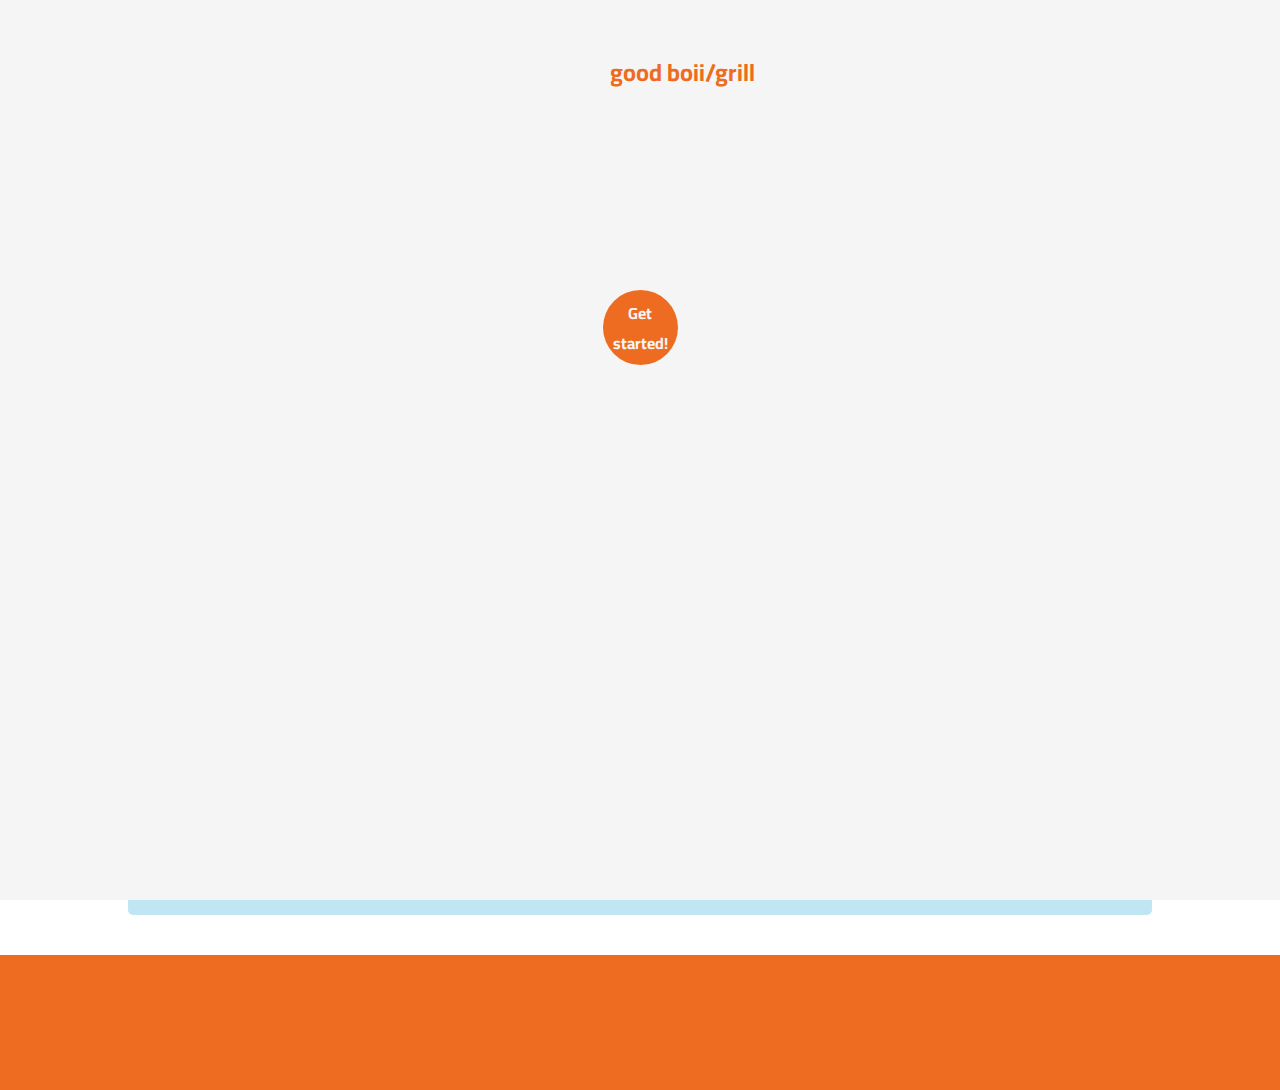
==== layout/site/index.html @ cab76605 "psd filer och ändingar på bilder m.m" ====
<!DOCTYPE html>
<html lang="en">

<head>
    <meta charset="UTF-8">
    <meta name="viewport" content="width=device-width, initial-scale=1.0">
    <meta http-equiv="X-UA-Compatible" content="ie=edge">
    <title> Wolfdare </title>
    <link rel="stylesheet" href="css/main.css">
    <link href="https://fonts.googleapis.com/css?family=Cairo|Roboto:300,400,400i,700" rel="stylesheet">
    <link href="https://fonts.googleapis.com/icon?family=Material+Icons" rel="stylesheet">

</head>

<body>
    <div class="wrapper">
        <!-- # cover whats is om in z index 10000000 -->
        <div class="cover">

            <div class="coverpic"">
            <div class=" container">
                <h1>Find the</h1>
                <h1 id="color">good boii/grill</h1>
            </div>
            <h1 id="under">for you</h1>
            <div class="button">
                <h3>Get started!</h3>
            </div>
            <article id="cover-articel">
                <h3>Lorem ipsum, dolor sit amet consectetur adipisicing elit. Exercitationem iusto perspiciatis porro
                    unde cum laboriosam delectus provident qui optio perferendis. Possimus earum reiciendis alias
                    accusantium saepe! Ipsum nam impedit neque.</h3>
            </article>
        </div>

    </div>

    <div class="site">

        <!-- # index Z 100 -->
        <div class="hambuger_menu">
            <i class="material-icons" id="hamburger-menu" style="font-size:50px"> menu</i>
        </div>

        <div class="menu">
            <div class="top-menu">
                <div class="icon-container">
                    <i class="material-icons" id="close" style="font-size:50px">clear</i>
                </div>
                <h2 id="menu-text">Menu</h2>
            </div>
            <div class="divider-menu" id="margin"></div>
            <div class="find_matches">
                <h2 id="active">Find matches</h2>
            </div>
            <div class="divider-menu"></div>
            <div class="chat_matches">
                <h2 id="inactive">Chat with matches</h2>
            </div>
            <div class="divider-menu"></div>
        </div>
        <div class="menu_background"></div>

        <div class="picture-gallery">
            <div class="picture" id="nr1"></div>
            <div class="picture" id="nr2"></div>
            <div class="picture" id="nr3"></div>
        </div>

        <div class="Bar-container">
            <div class="Bar">
                <h5>info</h5>
                <div class="devider"></div>
                <div class="next"><i class="material-icons">clear</i></div>
                <div class="next-like"><i class="material-icons">pets</i></div>

            </div>
        </div>

        <article id="info">
            <div class="hover_con">
                <h4 id="con">Transelation</h4>
                <h5 id="con dog1">woff! woooof! woff woff woff! bark! woof woooof!</h5>
                <!-- <h5 id="con dog2">woooof! ahooo! woof! whoof! Ahoo!!! woff! woff!</h5>
                <h5 id="con dog3" >woff!*wnine* *wnine* bark! *wnine* woff..</h5> -->

            </div>
            <h3>About this girl!</h3>
            <h5 id="dog1">Happy and good gril. Protective of master. Loves when master talkes me out bikeing, runing
                fast is the best. favorite food: crakers. Wants someone else to run with who is happy and energetic.</h5>
            <!-- <h5 id="dog2">The best gril (acording to master). mischievous and playful. Favorite of the week is when in dogpark, meeting and playing whit other dogos is the best. favorite food: hotdog! Wants someone to play whit..</h5>
            <h5 id="dog3">Sad and lonely but calm. Master not home offen misses company. enjoys when master is home, watching tv beside master is cosy. favorite food: carrot.</h5>         -->
        </article>


        <footer></footer>

    </div>
    </div>

    </div>
    <script src="https://ajax.googleapis.com/ajax/libs/jquery/3.3.1/jquery.min.js"></script>
    <script src="js/main.js"></script>
</body>

</html>
---- layout/site/css/main.css ----
body{
    margin: 0;
}

.wrapper{
    display: grid;
    grid-template-columns: 100vw;
    grid-template-rows: 100vh;
    grid-template-areas: "coverpage";
}


.cover{
    z-index: 100000000000000000000;
    background-color:whitesmoke ;
    grid-area: coverpage;
    
    font-family: 'Cairo', sans-serif;

}
.coverpic{
    background: url(https://pbs.twimg.com/media/Bo1H_OuIYAA1RH0.jpg:large);
    
    height:100%;
    width:100%;
   
    background-attachment: fixed;
    background-position: center;
    background-repeat: no-repeat;
    background-size: cover;    
    
    display: flex;
    flex-direction: column;
    align-items: center;
    
}
.container{
    display: flex;
    flex-direction: row;
}

h3{
    color: whitesmoke;
    font-size: 1em;
    margin: 5% 10%; 
}
h1{
    margin:50px 10px 0 0 ;
    color: whitesmoke;
    font-size: 1.5em;
}
#color{
    color:#ED6C21;
}
#under{
    margin: 0;
}

.button{
    background-color:#ED6C21;
    display:flex;

    justify-content: center;
    align-items: center;
    text-align: center;

    border-radius: 50px;
    max-height: 75px;
    max-width: 75px;
    min-height: 75px;
    min-width:75px;

    margin: 150px 0 0 0;
    
}
#cover-articel {
   position: relative;
   top: 20%; 
} 


.site{
    z-index: 100;
    grid-area: coverpage;
    font-family: 'Roboto', sans-serif;    

    grid-template-columns:100vw ;
    grid-template-rows:30% 8% 45% 17% ;
    grid-template-areas: "picture-gal" "Bar" "articel" "fotter";

}

.picture-gallery{
    display: flex;
    flex-direction: row;
    justify-content: center;
    flex-wrap: nowrap;

    width:100%;
    height:30%;
    margin: 5% 0 5% 0;

    grid-area: picture-gal;
}
.picture{
 height: 90%;
 margin: 2%;

 display: flex;
 justify-content: center;
 /* https://dog.ceo/dog-api/ */
}
#nr2{
    background: url(../img/dog-1.jpg) ; 
    width: 100%;

    background-repeat: no-repeat;
    background-position: center;
}
#nr1{
    background: url(../img/dog-2-hotdog!.jpg);
    width: 50%;

    margin:2% 2% 2% 0 ;
    background-repeat: no-repeat;
    background-position: center;

}
#nr3{
    background: url(../img/dog-sad-carrot.jpg);
    width: 50%;
    margin:2% 0 2% 2% ;
    background-repeat: no-repeat;
    background-position: center;

}

.Bar-container{
   grid-area: Bar;
    height: 8%;
   display:flex;
    justify-content: center;

    
}
.Bar{
    display: flex; 
    flex-direction: row;

    align-items: center;
    padding: 0 0.5%;
    box-sizing: border-box;
    justify-content: space-around;


    background-color: #2BACD3;

    border-radius:5px;
    width: 70%;
    height: 100%;

    box-shadow: 6px 17px 26px -16px rgba(0,0,0,0.75);
}
.devider{
    background-color: white;
    width: 2.5px;
    height: 100%;

    margin: 0 7.5% 0 10%;

    z-index: 300;
}
.next{
    border-radius:50px ;
    background-color:white;

    width:6vh ;
    height:6vh ;
    

    display: flex;
    align-items: center;
    justify-content: center;
}
.next-like{
    border-radius:50px ;
    background-color:white;
    width:6vh ;
    height:6vh ;
 
    margin: 0 0 0 15% ;

    display: flex;
    align-items: center;
    justify-content: center;
}

#info{
    grid-area: articel;
    height: 45%; 
    width: 80%;

    background-color: rgba(43, 172, 211, 0.3);
   
    margin: 40px auto;

    display: flex;
    justify-content: center; 
    /* fix... */
    align-items: center;
    flex-direction: column;

    border-radius: 5px; 

}
h4{
    margin: 0 10%;
}
h5{
    margin: 0 10%;

}

.hover_con{
    height: 50vh;
    width: 60vw;

    background-color:#2B97D3;
    z-index: 400;
    position: absolute;

    box-shadow: 10px 10px 47px -6px rgba(0,0,0,0.3);

}

.menu{
font-family: 'Roboto', sans-serif; 

height:100% ;
width: 70%;
background-color: white;
z-index: 500;

position:fixed;

top: 0;
right: 0;

}
.menu_background{
   position:fixed;
   top: 0;
   left: 0;

   width: 100%;
   height: 100%;

   background-color: rgba(255, 255, 255, 0.5); 
   z-index:400;
}
.top-menu{
    background-color: #2BACD3;
    display: flex;
    flex-direction: row;
}
.divider-menu{
height: 0.5vh ;
width: 100%;
background-color: #BCBCBC;
}
#margin{
    margin-top: 10%;
}
.find_matches{
    background-color:white;
    /* rem text */
    height:10%;
}
.chat_matches{
    background-color:white;
    height: 10%;
}
#active{
   font-size: 1,5rem;
   color: #5EBEDD; 
   margin: 10px;

}
#inactive{
    font-size: 1,5rem;
    color: #373737;
    margin: 10px;
}
#menu-text{
    color: white;
    font-size: 2rem;
    margin: 5px;
}
.hambuger_menu{
    margin:1%;

    height:7.5vh;
    width:7.5vh;   

    display: flex;
    justify-content: center;
    align-items: center;

    position:absolute;
    top:0;
    left:0;

    border-radius: 50px;
    background-color: #2B97D3;

    box-shadow: -2px -1px 36px 0px rgba(0,0,0,0.33);
}

footer{
    grid-area: fotter;
    background-color:#ED6C21;
    height: 15%;
    width: 100%
}


#site-two{
    display: flex;
    flex-direction: column;
    align-items: center;
}
.site-container{
    /* display: grid;
    grid-template-areas: 
    "header header" 
    "info-top-cintainer info-top-cintainer" 
    "profile-pic1 chat-box" 
    "profile-pic2 chat-box" 
    "profile-pic3 chat-box" 
    "profile-pic4 chat-box" 
    "profile-pic5 chat-box" 
    "profile-pic6 chat-box"
; */
    display: flex;
    flex-direction: column;
    align-items: center;
}
header{
    margin: 20px 0;
    grid-area: header;
    width: 85%;
    height: 10%;
    background-color: #5EBEDD;

    display: flex;
    flex-direction: row-reverse;

    border-radius: 5px;
}
.info-top-container{
grid-area: info-top-cintainer;
height: 15%;
width: 82.5%;

background-color: #ED6C21;

}

.profile-container {
    display: flex;
    width: 85vw;
}

.profile-pic{
    grid-area: profile-pic1 , profile-pic2 , profile-pic3 , profile-pic4 , profile-pic5 , profile-pic6 ;
    background-color: grey;
    width: 50px;
    height: 50px;
    border-radius: 25px;    
}
.chat-boox{
    grid-area: chat-box;
    background-color: aquamarine;
    width: auto;
}

.menu-ham-site-two{
    margin:1%;

    height:7.5vh;
    width:7.5vh;   

    display: flex;
    justify-content: center;
    align-items: center;

    position: static;

    border-radius: 50px;
    background-color: #2B97D3;

}
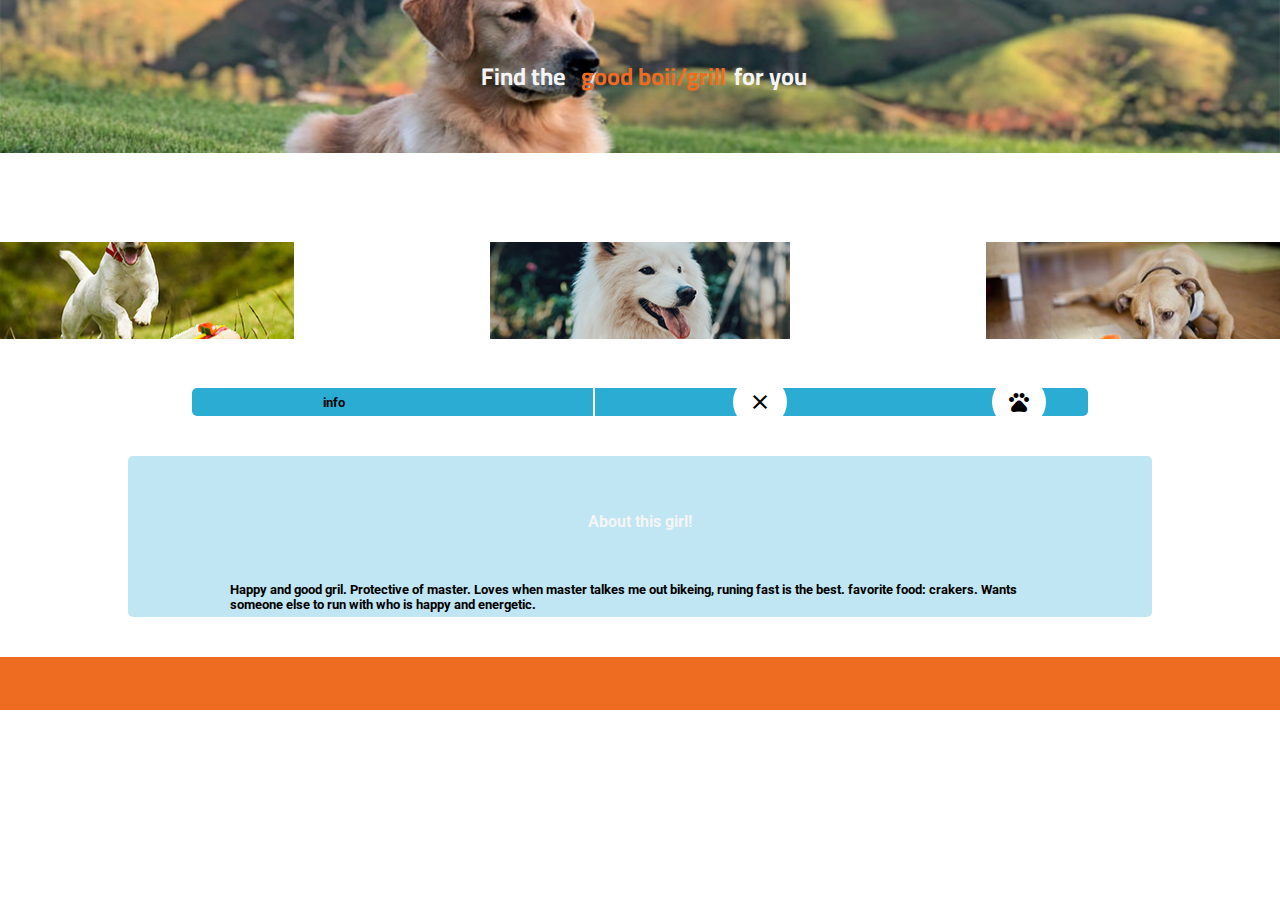
==== commit 26069f54: "påbörjan på desktop" ====
--- a/layout/site/index.html
+++ b/layout/site/index.html
@@ -17,21 +17,18 @@
         <!-- # cover whats is om in z index 10000000 -->
         <div class="cover">
 
-            <div class="coverpic"">
-            <div class=" container">
-                <h1>Find the</h1>
-                <h1 id="color">good boii/grill</h1>
+            <div class="coverpic">
+                <div class="container">
+                    <h1>Find the</h1>
+                    <h1 id="color">good boii/grill</h1>
+                </div>
+                <h1 id="under">for you</h1>
+                
+                <div class="button">
+                    <h3>Get started!</h3>
+                </div>
+ 
             </div>
-            <h1 id="under">for you</h1>
-            <div class="button">
-                <h3>Get started!</h3>
-            </div>
-            <article id="cover-articel">
-                <h3>Lorem ipsum, dolor sit amet consectetur adipisicing elit. Exercitationem iusto perspiciatis porro
-                    unde cum laboriosam delectus provident qui optio perferendis. Possimus earum reiciendis alias
-                    accusantium saepe! Ipsum nam impedit neque.</h3>
-            </article>
-        </div>
 
     </div>
 
@@ -88,8 +85,11 @@
             <h3>About this girl!</h3>
             <h5 id="dog1">Happy and good gril. Protective of master. Loves when master talkes me out bikeing, runing
                 fast is the best. favorite food: crakers. Wants someone else to run with who is happy and energetic.</h5>
-            <!-- <h5 id="dog2">The best gril (acording to master). mischievous and playful. Favorite of the week is when in dogpark, meeting and playing whit other dogos is the best. favorite food: hotdog! Wants someone to play whit..</h5>
-            <h5 id="dog3">Sad and lonely but calm. Master not home offen misses company. enjoys when master is home, watching tv beside master is cosy. favorite food: carrot.</h5>         -->
+            <!-- <h5 id="dog2">The best gril (acording to master). mischievous and playful
+                . Favorite of the week is when in dogpark, meeting and playing whit other dogos is the best.
+                 favorite food: hotdog! Wants someone to play whit..</h5>
+            <h5 id="dog3">Sad and lonely but calm. Master not home offen misses company. 
+                enjoys when master is home, watching tv beside master is cosy. favorite food: carrot.</h5>         -->
         </article>
 
 
--- a/layout/site/css/main.css
+++ b/layout/site/css/main.css
@@ -77,7 +77,7 @@
    position: relative;
    top: 20%; 
 } 
-
+/* cover code end */
 
 .site{
     z-index: 100;
@@ -233,97 +233,137 @@
 
 }
 
-.menu{
-font-family: 'Roboto', sans-serif; 
-
-height:100% ;
-width: 70%;
-background-color: white;
-z-index: 500;
-
-position:fixed;
-
-top: 0;
-right: 0;
-
-}
-.menu_background{
-   position:fixed;
-   top: 0;
-   left: 0;
-
-   width: 100%;
-   height: 100%;
-
-   background-color: rgba(255, 255, 255, 0.5); 
-   z-index:400;
-}
-.top-menu{
-    background-color: #2BACD3;
-    display: flex;
-    flex-direction: row;
-}
-.divider-menu{
-height: 0.5vh ;
-width: 100%;
-background-color: #BCBCBC;
-}
-#margin{
-    margin-top: 10%;
-}
-.find_matches{
-    background-color:white;
-    /* rem text */
-    height:10%;
-}
-.chat_matches{
-    background-color:white;
-    height: 10%;
-}
-#active{
-   font-size: 1,5rem;
-   color: #5EBEDD; 
-   margin: 10px;
-
-}
-#inactive{
-    font-size: 1,5rem;
-    color: #373737;
-    margin: 10px;
-}
-#menu-text{
-    color: white;
-    font-size: 2rem;
-    margin: 5px;
-}
-.hambuger_menu{
-    margin:1%;
-
-    height:7.5vh;
-    width:7.5vh;   
-
-    display: flex;
-    justify-content: center;
-    align-items: center;
-
-    position:absolute;
-    top:0;
-    left:0;
-
-    border-radius: 50px;
-    background-color: #2B97D3;
-
-    box-shadow: -2px -1px 36px 0px rgba(0,0,0,0.33);
-}
-
 footer{
     grid-area: fotter;
     background-color:#ED6C21;
     height: 15%;
     width: 100%
 }
-
-
+/* hambugemeny och dess inehåll */
+.menu{
+font-family: 'Roboto', sans-serif; 
+
+height:100% ;
+width: 70%;
+background-color: white;
+z-index: 500;
+
+position:fixed;
+
+top: 0;
+right: 0;
+
+}
+.menu_background{
+   position:fixed;
+   top: 0;
+   left: 0;
+
+   width: 100%;
+   height: 100%;
+
+   background-color: rgba(255, 255, 255, 0.5); 
+   z-index:400;
+}
+.top-menu{
+    background-color: #2BACD3;
+    display: flex;
+    flex-direction: row;
+}
+.divider-menu{
+height: 0.5vh ;
+width: 100%;
+background-color: #BCBCBC;
+}
+#margin{
+    margin-top: 10%;
+}
+.find_matches{
+    background-color:white;
+    /* rem text */
+    height:10%;
+}
+.chat_matches{
+    background-color:white;
+    height: 10%;
+}
+#active{
+   font-size: 1,5rem;
+   color: #5EBEDD; 
+   margin: 10px;
+
+}
+#inactive{
+    font-size: 1,5rem;
+    color: #373737;
+    margin: 10px;
+}
+#menu-text{
+    color: white;
+    font-size: 2rem;
+    margin: 5px;
+}
+.hambuger_menu{
+    margin:1%;
+
+    height:7.5vh;
+    width:7.5vh;   
+
+    display: flex;
+    justify-content: center;
+    align-items: center;
+
+    position:absolute;
+    top:0;
+    left:0;
+
+    border-radius: 50px;
+    background-color: #2B97D3;
+
+    box-shadow: -2px -1px 36px 0px rgba(0,0,0,0.33);
+}
+/* menu inehåll end */
+/* desktop */
+
+@media screen and (min-device-width: 640px) {
+
+.wrapper {
+    
+    display: grid;
+    grid-template-areas: 
+    "header" 
+    "site";
+    grid-template-columns: 100vw;
+    grid-template-rows: 30% 70%;
+}
+.cover{
+   grid-area: header; 
+}    
+.coverpic{
+    background: url(../img/coverheader.jpg);
+
+    background-position: center;
+    background-repeat: no-repeat;
+    background-size: cover;    
+
+    flex-direction: row;
+    justify-content: center; 
+}
+
+.cover h1 {
+margin: 0 7.5px;
+}
+
+.button{
+display: none;
+}
+.site{
+    grid-area: site;
+}
+
+}
+
+/* site2 är tanken att det ska gå att utnyttaj viss css från site 1  */
 #site-two{
     display: flex;
     flex-direction: column;
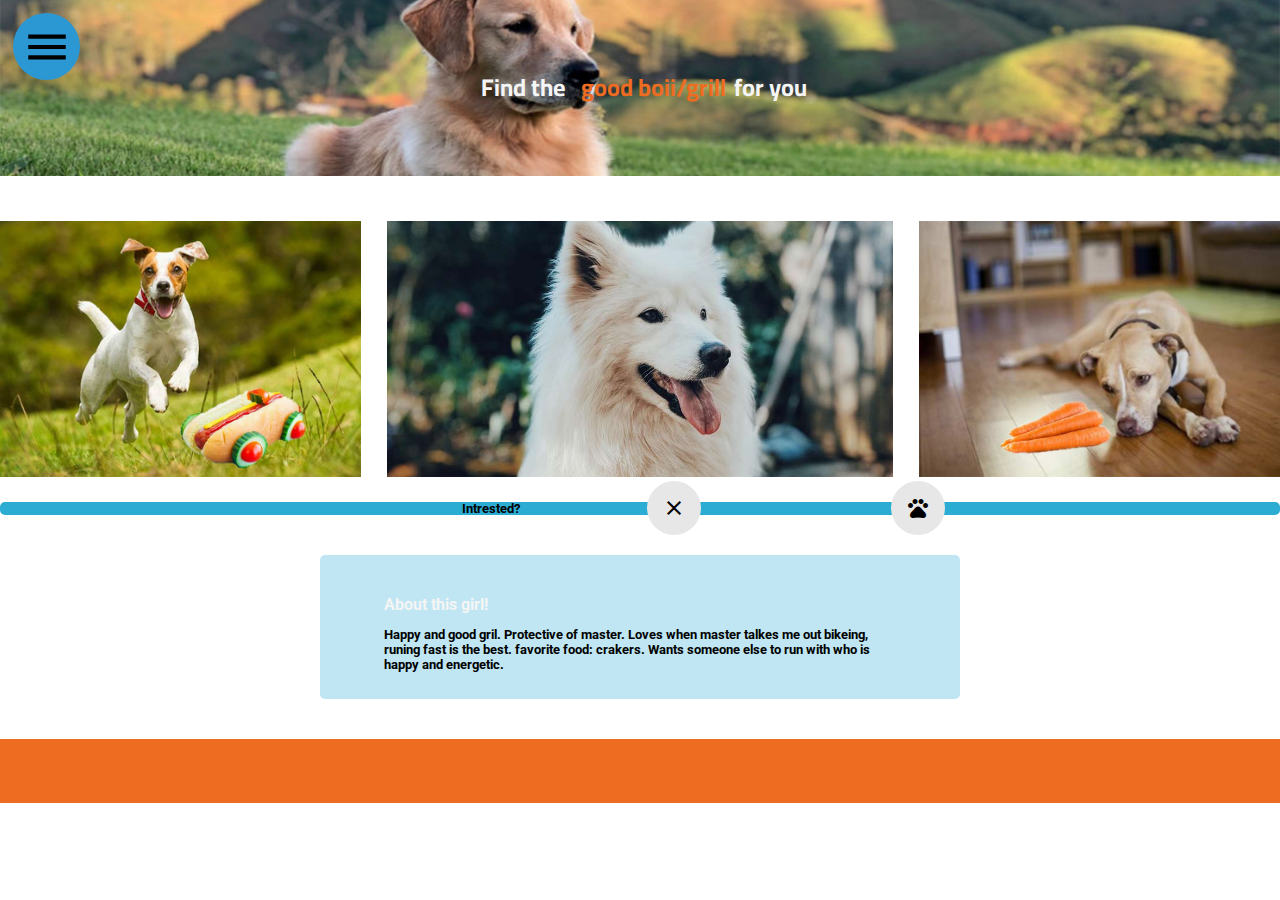
==== commit 3ab61857: "picture fixes, funktions js so you can toggel the pictures and text. desktop" ====
--- a/layout/site/index.html
+++ b/layout/site/index.html
@@ -14,7 +14,26 @@
 
 <body>
     <div class="wrapper">
-        <!-- # cover whats is om in z index 10000000 -->
+
+
+        <div class="menu">
+            <div class="top-menu">
+                <div class="icon-container">
+                    <i class="material-icons" id="close" style="font-size:50px">clear</i>
+                </div>
+                <h2 id="menu-text">Menu</h2>
+            </div>
+            <div class="divider-menu" id="margin"></div>
+            <div class="find_matches">
+                <h2 id="active">Find matches</h2>
+            </div>
+            <div class="divider-menu"></div>
+            <div class="chat_matches">
+                <h2 id="inactive">Chat with matches</h2>
+            </div>
+            <div class="divider-menu"></div>
+        </div>
+        <div class="menu_background"></div>
         <div class="cover">
 
             <div class="coverpic">
@@ -35,38 +54,21 @@
     <div class="site">
 
         <!-- # index Z 100 -->
+
+     
         <div class="hambuger_menu">
             <i class="material-icons" id="hamburger-menu" style="font-size:50px"> menu</i>
         </div>
 
-        <div class="menu">
-            <div class="top-menu">
-                <div class="icon-container">
-                    <i class="material-icons" id="close" style="font-size:50px">clear</i>
-                </div>
-                <h2 id="menu-text">Menu</h2>
-            </div>
-            <div class="divider-menu" id="margin"></div>
-            <div class="find_matches">
-                <h2 id="active">Find matches</h2>
-            </div>
-            <div class="divider-menu"></div>
-            <div class="chat_matches">
-                <h2 id="inactive">Chat with matches</h2>
-            </div>
-            <div class="divider-menu"></div>
-        </div>
-        <div class="menu_background"></div>
-
         <div class="picture-gallery">
-            <div class="picture" id="nr1"></div>
-            <div class="picture" id="nr2"></div>
-            <div class="picture" id="nr3"></div>
+            <div class="picture div1" id="nr1"></div>
+            <div class="picture div2" id="nr2"></div>
+            <div class="picture div3" id="nr3"></div>
         </div>
 
         <div class="Bar-container">
             <div class="Bar">
-                <h5>info</h5>
+                <h5>Intrested?</h5>
                 <div class="devider"></div>
                 <div class="next"><i class="material-icons">clear</i></div>
                 <div class="next-like"><i class="material-icons">pets</i></div>
@@ -77,19 +79,13 @@
         <article id="info">
             <div class="hover_con">
                 <h4 id="con">Transelation</h4>
-                <h5 id="con dog1">woff! woooof! woff woff woff! bark! woof woooof!</h5>
-                <!-- <h5 id="con dog2">woooof! ahooo! woof! whoof! Ahoo!!! woff! woff!</h5>
-                <h5 id="con dog3" >woff!*wnine* *wnine* bark! *wnine* woff..</h5> -->
+                <h5 id="transelation">woff! woooof! woff woff woff! bark! woof woooof!</h5>
+
 
             </div>
             <h3>About this girl!</h3>
-            <h5 id="dog1">Happy and good gril. Protective of master. Loves when master talkes me out bikeing, runing
-                fast is the best. favorite food: crakers. Wants someone else to run with who is happy and energetic.</h5>
-            <!-- <h5 id="dog2">The best gril (acording to master). mischievous and playful
-                . Favorite of the week is when in dogpark, meeting and playing whit other dogos is the best.
-                 favorite food: hotdog! Wants someone to play whit..</h5>
-            <h5 id="dog3">Sad and lonely but calm. Master not home offen misses company. 
-                enjoys when master is home, watching tv beside master is cosy. favorite food: carrot.</h5>         -->
+            <h5 id="description">Happy and good gril. Protective of master. Loves when master talkes me out bikeing, runing
+                fast is the best. favorite food: crakers. Wants someone else to run with who is happy and energetic.</h5>    
         </article>
 
 
--- a/layout/site/css/main.css
+++ b/layout/site/css/main.css
@@ -1,376 +1,440 @@
-body{
-    margin: 0;
-}
-
-.wrapper{
+body {
+  margin: 0;
+}
+
+.wrapper {
+  display: grid;
+  grid-template-columns: 100vw;
+  grid-template-rows: 100vh;
+  grid-template-areas: "coverpage";
+}
+
+.cover {
+  z-index: 100000000000000000000;
+  background-color: whitesmoke;
+  grid-area: coverpage;
+
+  font-family: "Cairo", sans-serif;
+}
+.coverpic {
+  background: url(https://pbs.twimg.com/media/Bo1H_OuIYAA1RH0.jpg:large);
+
+  height: 100%;
+  width: 100%;
+
+  position: fixed;
+
+  background-attachment: fixed;
+  background-position: center;
+  background-repeat: no-repeat;
+  background-size: cover;
+
+  display: flex;
+  flex-direction: column;
+  align-items: center;
+}
+.container {
+  display: flex;
+  flex-direction: row;
+}
+
+h3 {
+  color: whitesmoke;
+  font-size: 1em;
+  margin: 5% 10%;
+}
+h1 {
+  margin: 50px 10px 0 0;
+  color: whitesmoke;
+  font-size: 1.5em;
+}
+#color {
+  color: #ed6c21;
+}
+#under {
+  margin: 0;
+}
+
+.button {
+  background-color: #ed6c21;
+  display: flex;
+
+  justify-content: center;
+  align-items: center;
+  text-align: center;
+
+  border-radius: 50px;
+  max-height: 75px;
+  max-width: 75px;
+  min-height: 75px;
+  min-width: 75px;
+
+  margin: 150px 0 0 0;
+}
+#cover-articel {
+  position: relative;
+  top: 20%;
+}
+/* cover code end */
+
+.site {
+  z-index: 100;
+  grid-area: coverpage;
+  font-family: "Roboto", sans-serif;
+
+  grid-template-columns: 100vw;
+  grid-template-rows: 30% 8% 45% 17%;
+  grid-template-areas: "picture-gal" "Bar" "articel" "fotter";
+}
+
+.picture-gallery {
+  display: flex;
+  flex-direction: row;
+  justify-content: center;
+  flex-wrap: nowrap;
+
+  width: 100%;
+  height: 30%;
+  margin: 5% 0 5% 0;
+
+  grid-area: picture-gal;
+}
+.picture {
+  height: 90%;
+  margin: 0 1%;
+
+  display: flex;
+  justify-content: center;
+}
+.div2 {
+  width: 100%;
+}
+.div1 {
+  width: 50%;
+  margin-left: 0;
+}
+.div3 {
+  width: 50%;
+
+  margin-right: 0;
+}
+#nr2 {
+  background: url(../img/dog-1-433x296.jpg);
+
+  background-repeat: no-repeat;
+  background-position: center;
+  background-size: cover;
+}
+#nr1 {
+  background: url(../img/dog-2-hotdog-433x296.jpg);
+
+  background-repeat: no-repeat;
+  background-position: center;
+  background-size: cover;
+}
+#nr3 {
+  background: url(../img/dog-sad-carrot-433x296.jpg);
+
+  background-repeat: no-repeat;
+  background-position: center;
+  background-size: cover;
+}
+
+.Bar-container {
+  grid-area: Bar;
+  height: 8%;
+  display: flex;
+  justify-content: center;
+}
+.Bar {
+  display: flex;
+  flex-direction: row;
+
+  align-items: center;
+  padding: 0 0.5%;
+  box-sizing: border-box;
+  justify-content: space-around;
+
+  background-color: #2bacd3;
+
+  border-radius: 5px;
+  width: 70%;
+  height: 100%;
+
+  box-shadow: 6px 17px 26px -16px rgba(0, 0, 0, 0.75);
+}
+.devider {
+  background-color: white;
+  width: 2.5px;
+  height: 100%;
+
+  margin: 0 7.5% 0 10%;
+
+  z-index: 300;
+}
+.next {
+  border-radius: 50px;
+  background-color: white;
+
+  width: 6vh;
+  height: 6vh;
+
+  display: flex;
+  align-items: center;
+  justify-content: center;
+}
+.next-like {
+  border-radius: 50px;
+  background-color: white;
+  width: 6vh;
+  height: 6vh;
+
+  margin: 0 0 0 15%;
+
+  display: flex;
+  align-items: center;
+  justify-content: center;
+}
+
+#info {
+  grid-area: articel;
+  height: 45%;
+  width: 80%;
+
+  background-color: rgba(43, 172, 211, 0.3);
+
+  margin: 40px auto;
+
+  display: flex;
+  justify-content: center;
+  /* fix... */
+  align-items: center;
+  flex-direction: column;
+
+  border-radius: 5px;
+}
+h4 {
+  margin: 0 10%;
+}
+h5 {
+  margin: 0 10%;
+}
+
+.hover_con {
+  height: 50vh;
+  width: 60vw;
+
+  background-color: #2b97d3;
+  z-index: 400;
+  position: absolute;
+
+  box-shadow: 10px 10px 47px -6px rgba(0, 0, 0, 0.3);
+}
+
+footer {
+  grid-area: fotter;
+  background-color: #ed6c21;
+  height: 15%;
+  width: 100%;
+}
+/* hambugemeny och dess inehåll */
+.menu {
+  font-family: "Roboto", sans-serif;
+
+  height: 100%;
+  width: 70%;
+  background-color: white;
+  z-index: 500;
+
+  position: fixed;
+
+  top: 0;
+  right: 0;
+}
+.menu_background {
+  position: fixed;
+  top: 0;
+  left: 0;
+
+  width: 100%;
+  height: 100%;
+
+  background-color: rgba(255, 255, 255, 0.5);
+  z-index: 400;
+}
+.top-menu {
+  background-color: #2bacd3;
+  display: flex;
+  flex-direction: row;
+}
+.divider-menu {
+  height: 0.5vh;
+  width: 100%;
+  background-color: #bcbcbc;
+}
+#margin {
+  margin-top: 10%;
+}
+.find_matches {
+  background-color: white;
+  /* rem text */
+  height: 10%;
+}
+.chat_matches {
+  background-color: white;
+  height: 10%;
+}
+#active {
+  font-size: 1, 5rem;
+  color: #5ebedd;
+  margin: 10px;
+}
+#inactive {
+  font-size: 1, 5rem;
+  color: #373737;
+  margin: 10px;
+}
+#menu-text {
+  color: white;
+  font-size: 2rem;
+  margin: 5px;
+}
+.hambuger_menu {
+  margin: 1%;
+
+  height: 7.5vh;
+  width: 7.5vh;
+
+  display: flex;
+  justify-content: center;
+  align-items: center;
+
+  position: absolute;
+  top: 0;
+  left: 0;
+
+  border-radius: 50px;
+  background-color: #2b97d3;
+
+  box-shadow: -2px -1px 36px 0px rgba(0, 0, 0, 0.33);
+}
+/* menu inehåll end */
+/* desktop */
+
+@media screen and (min-device-width: 640px) {
+  .wrapper {
     display: grid;
+    grid-template-areas:
+      "header-desk"
+      "site-desk";
     grid-template-columns: 100vw;
-    grid-template-rows: 100vh;
-    grid-template-areas: "coverpage";
-}
-
-
-.cover{
-    z-index: 100000000000000000000;
-    background-color:whitesmoke ;
-    grid-area: coverpage;
-    
-    font-family: 'Cairo', sans-serif;
-
-}
-.coverpic{
-    background: url(https://pbs.twimg.com/media/Bo1H_OuIYAA1RH0.jpg:large);
-    
-    height:100%;
-    width:100%;
-   
-    background-attachment: fixed;
+    grid-template-rows: 50% 100%;
+  }
+
+  .menu {
+    width: 30%;
+  }
+  .cover {
+    position: static;
+    z-index: 1;
+    grid-area: header-desk;
+  }
+  .coverpic {
+    background: url(../img/coverheader.jpg);
+
     background-position: center;
     background-repeat: no-repeat;
-    background-size: cover;    
-    
-    display: flex;
-    flex-direction: column;
-    align-items: center;
-    
-}
-.container{
-    display: flex;
-    flex-direction: row;
-}
-
-h3{
-    color: whitesmoke;
-    font-size: 1em;
-    margin: 5% 10%; 
-}
-h1{
-    margin:50px 10px 0 0 ;
-    color: whitesmoke;
-    font-size: 1.5em;
-}
-#color{
-    color:#ED6C21;
-}
-#under{
-    margin: 0;
-}
-
-.button{
-    background-color:#ED6C21;
-    display:flex;
-
-    justify-content: center;
-    align-items: center;
-    text-align: center;
-
-    border-radius: 50px;
-    max-height: 75px;
-    max-width: 75px;
-    min-height: 75px;
-    min-width:75px;
-
-    margin: 150px 0 0 0;
-    
-}
-#cover-articel {
-   position: relative;
-   top: 20%; 
-} 
-/* cover code end */
-
-.site{
-    z-index: 100;
-    grid-area: coverpage;
-    font-family: 'Roboto', sans-serif;    
-
-    grid-template-columns:100vw ;
-    grid-template-rows:30% 8% 45% 17% ;
-    grid-template-areas: "picture-gal" "Bar" "articel" "fotter";
-
-}
-
-.picture-gallery{
-    display: flex;
+    background-size: cover;
+
+    position: static;
+
     flex-direction: row;
     justify-content: center;
-    flex-wrap: nowrap;
-
-    width:100%;
-    height:30%;
-    margin: 5% 0 5% 0;
-
-    grid-area: picture-gal;
-}
-.picture{
- height: 90%;
- margin: 2%;
-
- display: flex;
- justify-content: center;
- /* https://dog.ceo/dog-api/ */
-}
-#nr2{
-    background: url(../img/dog-1.jpg) ; 
-    width: 100%;
-
+  }
+
+  .cover h1 {
+    margin: 0 7.5px;
+  }
+
+  .button {
+    display: none;
+  }
+  .site {
+    grid-area: site-desk;
+    margin-top: 2.5%;
+  }
+
+  .picture-gallery {
+    height: 80%;
+    margin: 1% 0;
+  }
+  .picture {
+    height: 100%;
+  }
+  #nr2 {
+    width: 70%;
+    background: url(../img/dog-1-865x592.jpg);
     background-repeat: no-repeat;
     background-position: center;
-}
-#nr1{
-    background: url(../img/dog-2-hotdog!.jpg);
+    background-size: cover;
+  }
+  #nr1 {
+    background: url(../img/dog-2-hotdog-865x592.jpg);
+    background-repeat: no-repeat;
+    background-position: center top;
+    background-size: cover;
+  }
+  #nr3 {
+    background: url(../img/dog-sad-carrot-865x592.jpg);
+    background-repeat: no-repeat;
+    background-position: center bottom;
+    background-size: cover;
+  }
+
+  .Bar {
+    width: 100vw;
+    height: 50%;
+    margin: 1vw 0;
+
+    justify-content: center;
+  }
+  .devider {
+    display: none;
+  }
+  .next {
+    background-color: #e7e7e7;
+  }
+  .next-like {
+    background-color: #e7e7e7;
+  }
+  #info {
     width: 50%;
-
-    margin:2% 2% 2% 0 ;
-    background-repeat: no-repeat;
-    background-position: center;
-
-}
-#nr3{
-    background: url(../img/dog-sad-carrot.jpg);
-    width: 50%;
-    margin:2% 0 2% 2% ;
-    background-repeat: no-repeat;
-    background-position: center;
-
-}
-
-.Bar-container{
-   grid-area: Bar;
-    height: 8%;
-   display:flex;
-    justify-content: center;
-
-    
-}
-.Bar{
-    display: flex; 
-    flex-direction: row;
-
-    align-items: center;
-    padding: 0 0.5%;
-    box-sizing: border-box;
-    justify-content: space-around;
-
-
-    background-color: #2BACD3;
-
-    border-radius:5px;
-    width: 70%;
-    height: 100%;
-
-    box-shadow: 6px 17px 26px -16px rgba(0,0,0,0.75);
-}
-.devider{
-    background-color: white;
-    width: 2.5px;
-    height: 100%;
-
-    margin: 0 7.5% 0 10%;
-
-    z-index: 300;
-}
-.next{
-    border-radius:50px ;
-    background-color:white;
-
-    width:6vh ;
-    height:6vh ;
-    
-
-    display: flex;
-    align-items: center;
-    justify-content: center;
-}
-.next-like{
-    border-radius:50px ;
-    background-color:white;
-    width:6vh ;
-    height:6vh ;
- 
-    margin: 0 0 0 15% ;
-
-    display: flex;
-    align-items: center;
-    justify-content: center;
-}
-
-#info{
-    grid-area: articel;
-    height: 45%; 
-    width: 80%;
-
-    background-color: rgba(43, 172, 211, 0.3);
-   
-    margin: 40px auto;
-
-    display: flex;
-    justify-content: center; 
-    /* fix... */
-    align-items: center;
-    flex-direction: column;
-
-    border-radius: 5px; 
-
-}
-h4{
-    margin: 0 10%;
-}
-h5{
-    margin: 0 10%;
-
-}
-
-.hover_con{
-    height: 50vh;
-    width: 60vw;
-
-    background-color:#2B97D3;
-    z-index: 400;
-    position: absolute;
-
-    box-shadow: 10px 10px 47px -6px rgba(0,0,0,0.3);
-
-}
-
-footer{
-    grid-area: fotter;
-    background-color:#ED6C21;
-    height: 15%;
-    width: 100%
-}
-/* hambugemeny och dess inehåll */
-.menu{
-font-family: 'Roboto', sans-serif; 
-
-height:100% ;
-width: 70%;
-background-color: white;
-z-index: 500;
-
-position:fixed;
-
-top: 0;
-right: 0;
-
-}
-.menu_background{
-   position:fixed;
-   top: 0;
-   left: 0;
-
-   width: 100%;
-   height: 100%;
-
-   background-color: rgba(255, 255, 255, 0.5); 
-   z-index:400;
-}
-.top-menu{
-    background-color: #2BACD3;
-    display: flex;
-    flex-direction: row;
-}
-.divider-menu{
-height: 0.5vh ;
-width: 100%;
-background-color: #BCBCBC;
-}
-#margin{
-    margin-top: 10%;
-}
-.find_matches{
-    background-color:white;
-    /* rem text */
-    height:10%;
-}
-.chat_matches{
-    background-color:white;
-    height: 10%;
-}
-#active{
-   font-size: 1,5rem;
-   color: #5EBEDD; 
-   margin: 10px;
-
-}
-#inactive{
-    font-size: 1,5rem;
-    color: #373737;
-    margin: 10px;
-}
-#menu-text{
-    color: white;
-    font-size: 2rem;
-    margin: 5px;
-}
-.hambuger_menu{
-    margin:1%;
-
-    height:7.5vh;
-    width:7.5vh;   
-
-    display: flex;
-    justify-content: center;
-    align-items: center;
-
-    position:absolute;
-    top:0;
-    left:0;
-
-    border-radius: 50px;
-    background-color: #2B97D3;
-
-    box-shadow: -2px -1px 36px 0px rgba(0,0,0,0.33);
-}
-/* menu inehåll end */
-/* desktop */
-
-@media screen and (min-device-width: 640px) {
-
-.wrapper {
-    
-    display: grid;
-    grid-template-areas: 
-    "header" 
-    "site";
-    grid-template-columns: 100vw;
-    grid-template-rows: 30% 70%;
-}
-.cover{
-   grid-area: header; 
-}    
-.coverpic{
-    background: url(../img/coverheader.jpg);
-
-    background-position: center;
-    background-repeat: no-repeat;
-    background-size: cover;    
-
-    flex-direction: row;
-    justify-content: center; 
-}
-
-.cover h1 {
-margin: 0 7.5px;
-}
-
-.button{
-display: none;
-}
-.site{
-    grid-area: site;
-}
-
+    align-items: flex-start;
+  }
+  h3 {
+    margin: 2% 10%;
+  }
+  .hover_con {
+    width: 45vw;
+    height: 15vh;
+    border-radius: 2.5px;
+    margin: -10px;
+  }
+  footer {
+    position: static;
+    bottom: 0;
+    height: 20%;
+  }
 }
 
 /* site2 är tanken att det ska gå att utnyttaj viss css från site 1  */
-#site-two{
-    display: flex;
-    flex-direction: column;
-    align-items: center;
-}
-.site-container{
-    /* display: grid;
+#site-two {
+  display: flex;
+  flex-direction: column;
+  align-items: center;
+}
+.site-container {
+  /* display: grid;
     grid-template-areas: 
     "header header" 
     "info-top-cintainer info-top-cintainer" 
@@ -381,62 +445,61 @@
     "profile-pic5 chat-box" 
     "profile-pic6 chat-box"
 ; */
-    display: flex;
-    flex-direction: column;
-    align-items: center;
-}
-header{
-    margin: 20px 0;
-    grid-area: header;
-    width: 85%;
-    height: 10%;
-    background-color: #5EBEDD;
-
-    display: flex;
-    flex-direction: row-reverse;
-
-    border-radius: 5px;
-}
-.info-top-container{
-grid-area: info-top-cintainer;
-height: 15%;
-width: 82.5%;
-
-background-color: #ED6C21;
-
+  display: flex;
+  flex-direction: column;
+  align-items: center;
+}
+header {
+  margin: 20px 0;
+  grid-area: header;
+  width: 85%;
+  height: 10%;
+  background-color: #5ebedd;
+
+  display: flex;
+  flex-direction: row-reverse;
+
+  border-radius: 5px;
+}
+.info-top-container {
+  grid-area: info-top-cintainer;
+  height: 15%;
+  width: 82.5%;
+
+  background-color: #ed6c21;
 }
 
 .profile-container {
-    display: flex;
-    width: 85vw;
-}
-
-.profile-pic{
-    grid-area: profile-pic1 , profile-pic2 , profile-pic3 , profile-pic4 , profile-pic5 , profile-pic6 ;
-    background-color: grey;
-    width: 50px;
-    height: 50px;
-    border-radius: 25px;    
-}
-.chat-boox{
-    grid-area: chat-box;
-    background-color: aquamarine;
-    width: auto;
-}
-
-.menu-ham-site-two{
-    margin:1%;
-
-    height:7.5vh;
-    width:7.5vh;   
-
-    display: flex;
-    justify-content: center;
-    align-items: center;
-
-    position: static;
-
-    border-radius: 50px;
-    background-color: #2B97D3;
-
-}
+  display: flex;
+  width: 85vw;
+}
+
+.profile-pic {
+  grid-area: profile-pic1, profile-pic2, profile-pic3, profile-pic4,
+    profile-pic5, profile-pic6;
+  background-color: grey;
+  width: 50px;
+  height: 50px;
+  border-radius: 25px;
+}
+.chat-boox {
+  grid-area: chat-box;
+  background-color: aquamarine;
+  width: auto;
+}
+
+.menu-ham-site-two {
+  margin: 1%;
+
+  height: 7.5vh;
+  width: 7.5vh;
+
+  display: flex;
+  justify-content: center;
+  align-items: center;
+
+  position: static;
+
+  border-radius: 50px;
+  background-color: #2b97d3;
+}
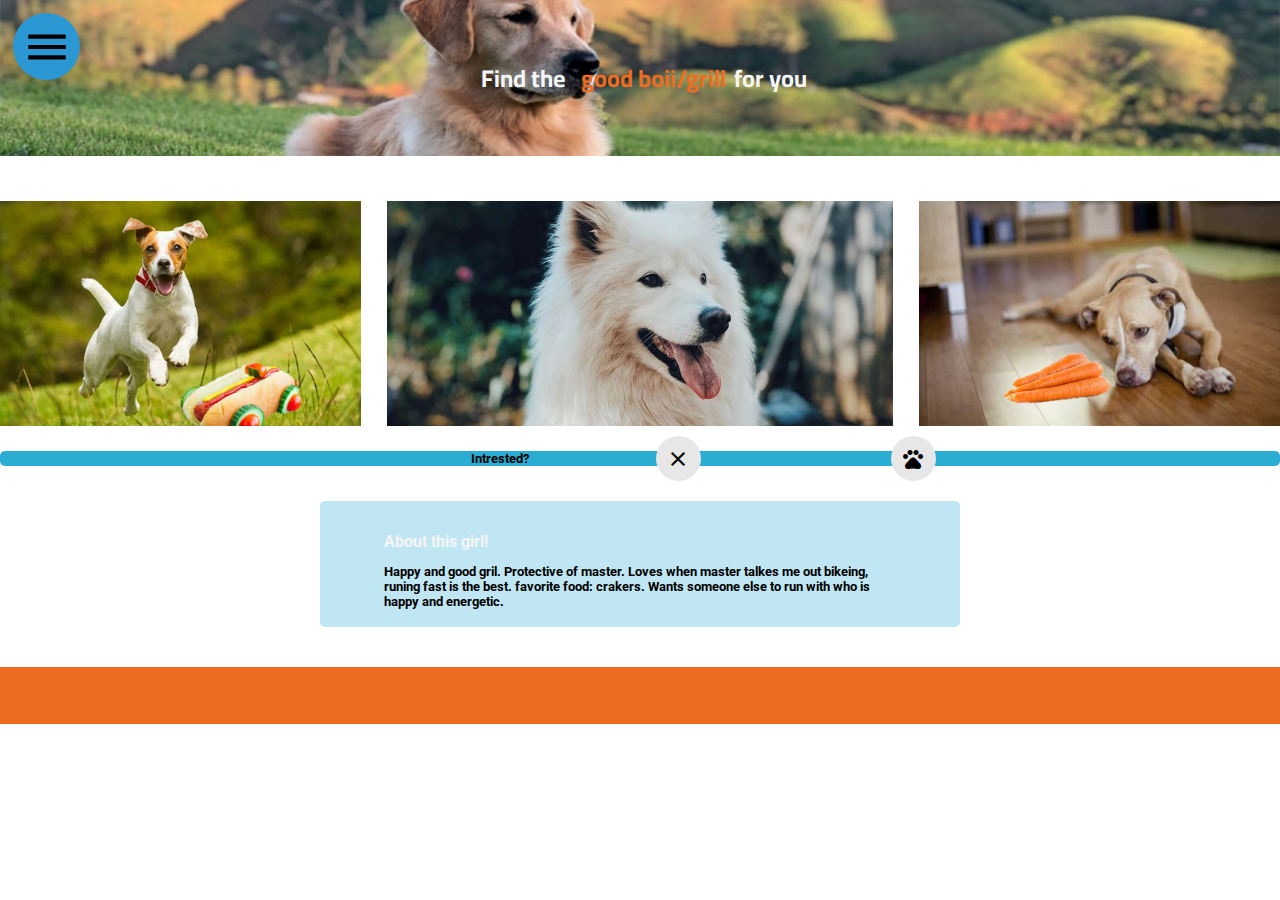
==== commit 09599f98: "?" ====
--- a/layout/site/index.html
+++ b/layout/site/index.html
@@ -70,8 +70,8 @@
             <div class="Bar">
                 <h5>Intrested?</h5>
                 <div class="devider"></div>
-                <div class="next"><i class="material-icons">clear</i></div>
-                <div class="next-like"><i class="material-icons">pets</i></div>
+                <div class="next next-button"><i class="material-icons">clear</i></div>
+                <div class="next-like next-button"><i class="material-icons">pets</i></div>
 
             </div>
         </div>
--- a/layout/site/css/main.css
+++ b/layout/site/css/main.css
@@ -172,28 +172,19 @@
 
   z-index: 300;
 }
-.next {
+.next-button {
   border-radius: 50px;
   background-color: white;
 
-  width: 6vh;
-  height: 6vh;
+  width: 45px;
+  height: 45px;
 
   display: flex;
   align-items: center;
   justify-content: center;
 }
 .next-like {
-  border-radius: 50px;
-  background-color: white;
-  width: 6vh;
-  height: 6vh;
-
   margin: 0 0 0 15%;
-
-  display: flex;
-  align-items: center;
-  justify-content: center;
 }
 
 #info {
@@ -393,9 +384,8 @@
 
   .Bar {
     width: 100vw;
-    height: 50%;
     margin: 1vw 0;
-
+    height: 15px;
     justify-content: center;
   }
   .devider {
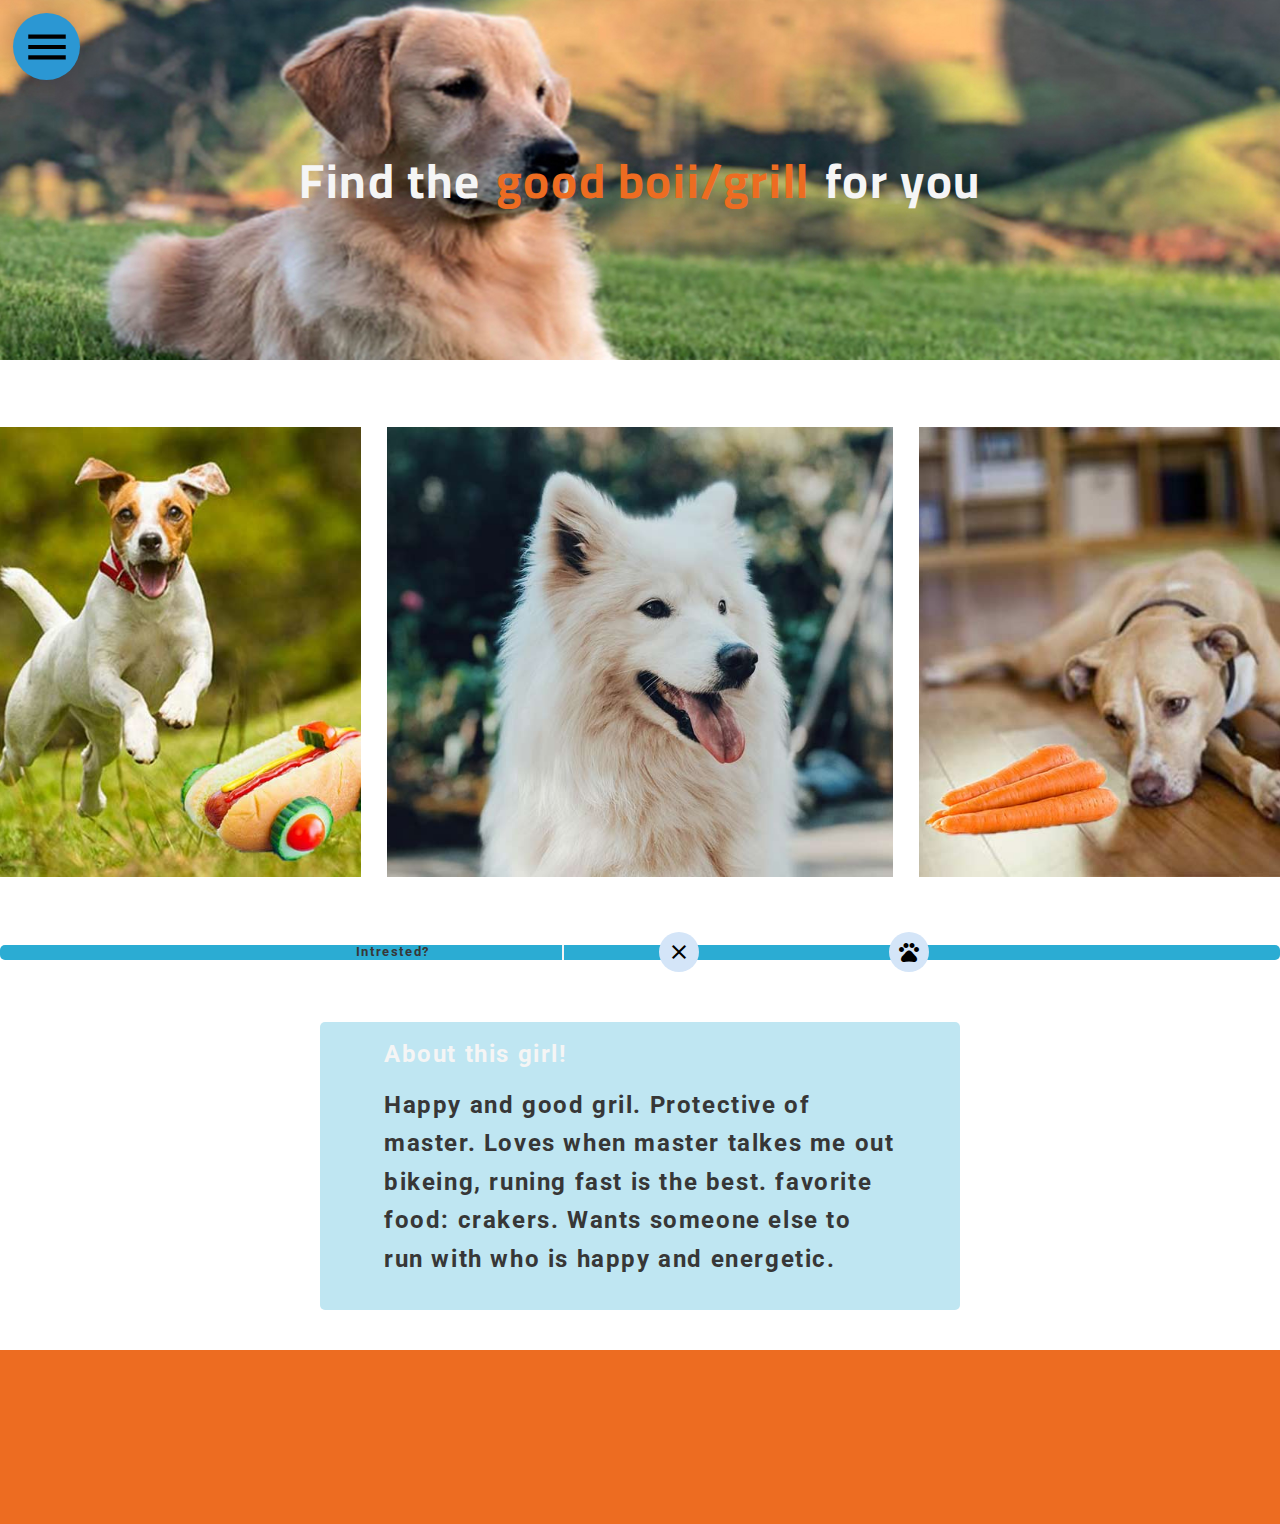
==== commit 7f4f197d: "font fixes and more!!" ====
--- a/layout/site/index.html
+++ b/layout/site/index.html
@@ -14,49 +14,46 @@
 
 <body>
     <div class="wrapper">
-
-
-        <div class="menu">
-            <div class="top-menu">
+        <div class="menu_container white_space_color">
+            <div class="menu_header acent_color">
                 <div class="icon-container">
                     <i class="material-icons" id="close" style="font-size:50px">clear</i>
                 </div>
-                <h2 id="menu-text">Menu</h2>
+                <h2 class="menu-text white_space_color_text">Menu</h2>
             </div>
-            <div class="divider-menu" id="margin"></div>
-            <div class="find_matches">
-                <h2 id="active">Find matches</h2>
+            <div class="divider-menu white_agenst_white_color"></div>
+             <div class="find_matches_container white_space_color"><!-- link?-->
+                <a href="./index.html" class="light_acent_color_text text-choice">Find matches</a>
             </div>
-            <div class="divider-menu"></div>
-            <div class="chat_matches">
-                <h2 id="inactive">Chat with matches</h2>
+            <div class="divider-menu white_agenst_white_color"></div>
+            <div class="chat_matches_container white_space_color"><!-- link?-->
+                <a href="./matches.html" class="inactive text-choice">Chat with matches</a>
             </div>
-            <div class="divider-menu"></div>
+            <div class="divider-menu white_agenst_white_color"></div>
         </div>
         <div class="menu_background"></div>
+
+
         <div class="cover">
 
             <div class="coverpic">
-                <div class="container">
-                    <h1>Find the</h1>
-                    <h1 id="color">good boii/grill</h1>
+                <div class="cover-text-container">
+                    <h1 class="white_space_color_text">Find the</h1>
+                    <h1 class="seconady_color_text">good boii/grill</h1>
                 </div>
-                <h1 id="under">for you</h1>
+                <h1 class="under_text white_space_color_text">for you</h1>
                 
-                <div class="button">
-                    <h3>Get started!</h3>
+                <div class="button seconady_color">
+                    <h3 class="white_space_color_text">Get started!</h3>
                 </div>
  
             </div>
 
     </div>
 
-    <div class="site">
-
-        <!-- # index Z 100 -->
-
+    <div class="site_wrapper">
      
-        <div class="hambuger_menu">
+        <div class="menu_button">
             <i class="material-icons" id="hamburger-menu" style="font-size:50px"> menu</i>
         </div>
 
@@ -67,29 +64,29 @@
         </div>
 
         <div class="Bar-container">
-            <div class="Bar">
+            <div class="Bar acent_color">
                 <h5>Intrested?</h5>
-                <div class="devider"></div>
-                <div class="next next-button"><i class="material-icons">clear</i></div>
-                <div class="next-like next-button"><i class="material-icons">pets</i></div>
+                <div class="devider_bar white_space_color"></div>
+                <div class="next next-button white_space_color"><i class="material-icons">clear</i></div>
+                <div class="next-like next-button white_space_color"><i class="material-icons">pets</i></div>
 
             </div>
         </div>
 
-        <article id="info">
-            <div class="hover_con">
-                <h4 id="con">Transelation</h4>
-                <h5 id="transelation">woff! woooof! woff woff woff! bark! woof woooof!</h5>
+        <article class="info">
+            <div class="hover_con acent_color">
+                <h4 class="con">Transelation</h4>
+                <h5 class="transelation">woff! woooof! woff woff woff! bark! woof woooof!</h5>
 
 
             </div>
-            <h3>About this girl!</h3>
-            <h5 id="description">Happy and good gril. Protective of master. Loves when master talkes me out bikeing, runing
+            <h3 class="white_space_color_text">About this girl!</h3>
+            <h5 class="description">Happy and good gril. Protective of master. Loves when master talkes me out bikeing, runing
                 fast is the best. favorite food: crakers. Wants someone else to run with who is happy and energetic.</h5>    
         </article>
 
 
-        <footer></footer>
+        <footer class="seconady_color"></footer>
 
     </div>
     </div>
--- a/layout/site/css/main.css
+++ b/layout/site/css/main.css
@@ -1,14 +1,49 @@
 body {
   margin: 0;
-}
-
-.wrapper {
+  letter-spacing: 0.1em;
+  line-height: 1.6;
+  
+}
+.wrapper{
+  
   display: grid;
   grid-template-columns: 100vw;
   grid-template-rows: 100vh;
   grid-template-areas: "coverpage";
 }
 
+.acent_color{
+  background-color: #2bacd3;
+}
+.acent_color_text{
+  color: #2bacd3;
+}
+
+.light_acent_color{
+  background-color: #5ebedd;
+}
+.light_acent_color_text{
+  color: #5ebedd;
+}
+
+.seconady_color{
+  background-color: #ed6c21
+}
+.seconady_color_text{
+  color: #ed6c21;
+
+}
+.white_space_color{
+  background-color: whitesmoke;
+}
+.white_space_color_text{
+  color: whitesmoke;
+}
+
+.white_agenst_white_color{
+  background-color: #d4e5f8;
+}
+
 .cover {
   z-index: 100000000000000000000;
   background-color: whitesmoke;
@@ -33,30 +68,25 @@
   flex-direction: column;
   align-items: center;
 }
-.container {
+.cover-text-container {
   display: flex;
   flex-direction: row;
 }
 
 h3 {
-  color: whitesmoke;
   font-size: 1em;
   margin: 5% 10%;
 }
 h1 {
   margin: 50px 10px 0 0;
-  color: whitesmoke;
   font-size: 1.5em;
 }
-#color {
-  color: #ed6c21;
-}
-#under {
+
+.under_text {
   margin: 0;
 }
 
 .button {
-  background-color: #ed6c21;
   display: flex;
 
   justify-content: center;
@@ -64,20 +94,13 @@
   text-align: center;
 
   border-radius: 50px;
-  max-height: 75px;
-  max-width: 75px;
-  min-height: 75px;
-  min-width: 75px;
-
+  height: 75px;
+  width: 75px;
   margin: 150px 0 0 0;
 }
-#cover-articel {
-  position: relative;
-  top: 20%;
-}
 /* cover code end */
 
-.site {
+.site_wrapper {
   z-index: 100;
   grid-area: coverpage;
   font-family: "Roboto", sans-serif;
@@ -91,6 +114,7 @@
   display: flex;
   flex-direction: row;
   justify-content: center;
+  align-items: center;
   flex-wrap: nowrap;
 
   width: 100%;
@@ -105,7 +129,9 @@
 
   display: flex;
   justify-content: center;
-}
+
+}
+/* js saker */
 .div2 {
   width: 100%;
 }
@@ -115,12 +141,12 @@
 }
 .div3 {
   width: 50%;
-
   margin-right: 0;
 }
+/* js saker */
 #nr2 {
   background: url(../img/dog-1-433x296.jpg);
-
+/* funkar inte att lägga de 3 undre raderna i classen picture vet inte varför */
   background-repeat: no-repeat;
   background-position: center;
   background-size: cover;
@@ -155,16 +181,16 @@
   box-sizing: border-box;
   justify-content: space-around;
 
-  background-color: #2bacd3;
-
   border-radius: 5px;
   width: 70%;
   height: 100%;
 
   box-shadow: 6px 17px 26px -16px rgba(0, 0, 0, 0.75);
 }
-.devider {
-  background-color: white;
+.Bar h5{
+  margin: 5px;
+} 
+.devider_bar {
   width: 2.5px;
   height: 100%;
 
@@ -174,10 +200,9 @@
 }
 .next-button {
   border-radius: 50px;
-  background-color: white;
-
-  width: 45px;
-  height: 45px;
+
+  width: 40px;
+  height: 40px;
 
   display: flex;
   align-items: center;
@@ -185,11 +210,11 @@
 }
 .next-like {
   margin: 0 0 0 15%;
-}
-
-#info {
+  cursor: pointer;
+}
+
+.info {
   grid-area: articel;
-  height: 45%;
   width: 80%;
 
   background-color: rgba(43, 172, 211, 0.3);
@@ -198,43 +223,42 @@
 
   display: flex;
   justify-content: center;
-  /* fix... */
+
   align-items: center;
   flex-direction: column;
 
   border-radius: 5px;
 }
-h4 {
+h4,h5 {
   margin: 0 10%;
-}
-h5 {
-  margin: 0 10%;
+  color: #373737; 
+}
+.description{
+  margin: 0 10% 5% 10%
 }
 
 .hover_con {
-  height: 50vh;
+  height: 30vh;
   width: 60vw;
 
-  background-color: #2b97d3;
   z-index: 400;
   position: absolute;
 
   box-shadow: 10px 10px 47px -6px rgba(0, 0, 0, 0.3);
 }
 
+
 footer {
   grid-area: fotter;
-  background-color: #ed6c21;
   height: 15%;
   width: 100%;
 }
 /* hambugemeny och dess inehåll */
-.menu {
+.menu_container {
   font-family: "Roboto", sans-serif;
 
   height: 100%;
   width: 70%;
-  background-color: white;
   z-index: 500;
 
   position: fixed;
@@ -253,44 +277,46 @@
   background-color: rgba(255, 255, 255, 0.5);
   z-index: 400;
 }
-.top-menu {
-  background-color: #2bacd3;
+.menu_header {
   display: flex;
   flex-direction: row;
 }
 .divider-menu {
   height: 0.5vh;
   width: 100%;
-  background-color: #bcbcbc;
-}
-#margin {
   margin-top: 10%;
 }
-.find_matches {
-  background-color: white;
-  /* rem text */
+
+a {
+  display: block;
+  font-size: 1.5em;
+  margin-block-start: 0.83em;
+  margin-block-end: 0.83em;
+  margin-inline-start: 0px;
+  margin-inline-end: 0px;
+  font-weight: bold;
+  text-decoration: none;
+}
+
+.find_matches_container {
   height: 10%;
 }
-.chat_matches {
-  background-color: white;
+.chat_matches_container {
   height: 10%;
 }
-#active {
+.text-choice{
+  margin: 10px;
   font-size: 1, 5rem;
-  color: #5ebedd;
-  margin: 10px;
-}
-#inactive {
-  font-size: 1, 5rem;
-  color: #373737;
-  margin: 10px;
-}
-#menu-text {
-  color: white;
+}
+
+.inactive {
+  color: #373737; 
+}
+.menu-text {
   font-size: 2rem;
   margin: 5px;
 }
-.hambuger_menu {
+.menu_button {
   margin: 1%;
 
   height: 7.5vh;
@@ -308,6 +334,34 @@
   background-color: #2b97d3;
 
   box-shadow: -2px -1px 36px 0px rgba(0, 0, 0, 0.33);
+
+  cursor: pointer;
+}
+/* fixes for samler diveses mobile. */
+@media screen and (max-device-width: 430px){
+.Bar{
+  justify-content: space-evenly;
+  width: 50%;
+}
+.devider_bar{
+  display: none;
+}
+.next-button{
+  height:30px ;
+  width:30px ;
+  margin: 0 10px;
+}
+.Bar h5{
+  display: none;
+}
+h1{
+  font-size: 1.2em;
+}
+#nr2{
+  min-width:200px ;
+  min-height:150px ;
+}
+
 }
 /* menu inehåll end */
 /* desktop */
@@ -319,7 +373,7 @@
       "header-desk"
       "site-desk";
     grid-template-columns: 100vw;
-    grid-template-rows: 50% 100%;
+    grid-template-rows: 40vh 100vh;
   }
 
   .menu {
@@ -350,7 +404,7 @@
   .button {
     display: none;
   }
-  .site {
+  .site_wrapper {
     grid-area: site-desk;
     margin-top: 2.5%;
   }
@@ -365,6 +419,7 @@
   #nr2 {
     width: 70%;
     background: url(../img/dog-1-865x592.jpg);
+    /* samma gäller med raderna nedan för alla 3 även om jag säger samma sak högre upp fun kar det inte... om de inte är inkriva igen som jag gjort */
     background-repeat: no-repeat;
     background-position: center;
     background-size: cover;
@@ -384,20 +439,17 @@
 
   .Bar {
     width: 100vw;
-    margin: 1vw 0;
+    margin: 2.5vw 0;
     height: 15px;
     justify-content: center;
   }
   .devider {
     display: none;
   }
-  .next {
-    background-color: #e7e7e7;
-  }
-  .next-like {
-    background-color: #e7e7e7;
-  }
-  #info {
+  .next-button {
+    background-color: #d4e5f8;
+  }
+  .info {
     width: 50%;
     align-items: flex-start;
   }
@@ -405,10 +457,16 @@
     margin: 2% 10%;
   }
   .hover_con {
-    width: 45vw;
-    height: 15vh;
+    width: 60vw;
+    height: 12.5vh;
     border-radius: 2.5px;
-    margin: -10px;
+    margin: -3.5vw;
+
+    display: flex;
+    align-items: center;
+    justify-content: center; 
+
+    
   }
   footer {
     position: static;
@@ -416,80 +474,21 @@
     height: 20%;
   }
 }
-
-/* site2 är tanken att det ska gå att utnyttaj viss css från site 1  */
-#site-two {
-  display: flex;
-  flex-direction: column;
-  align-items: center;
-}
-.site-container {
-  /* display: grid;
-    grid-template-areas: 
-    "header header" 
-    "info-top-cintainer info-top-cintainer" 
-    "profile-pic1 chat-box" 
-    "profile-pic2 chat-box" 
-    "profile-pic3 chat-box" 
-    "profile-pic4 chat-box" 
-    "profile-pic5 chat-box" 
-    "profile-pic6 chat-box"
-; */
-  display: flex;
-  flex-direction: column;
-  align-items: center;
-}
-header {
-  margin: 20px 0;
-  grid-area: header;
-  width: 85%;
-  height: 10%;
-  background-color: #5ebedd;
-
-  display: flex;
-  flex-direction: row-reverse;
-
-  border-radius: 5px;
-}
-.info-top-container {
-  grid-area: info-top-cintainer;
-  height: 15%;
-  width: 82.5%;
-
-  background-color: #ed6c21;
-}
-
-.profile-container {
-  display: flex;
-  width: 85vw;
-}
-
-.profile-pic {
-  grid-area: profile-pic1, profile-pic2, profile-pic3, profile-pic4,
-    profile-pic5, profile-pic6;
-  background-color: grey;
-  width: 50px;
-  height: 50px;
-  border-radius: 25px;
-}
-.chat-boox {
-  grid-area: chat-box;
-  background-color: aquamarine;
-  width: auto;
-}
-
-.menu-ham-site-two {
-  margin: 1%;
-
-  height: 7.5vh;
-  width: 7.5vh;
-
-  display: flex;
-  justify-content: center;
-  align-items: center;
-
-  position: static;
-
-  border-radius: 50px;
-  background-color: #2b97d3;
-}
+/* picture size for bigger devices for desktop */
+@media screen and (min-device-width: 1000px){
+.picture{
+  height: 50vh ;
+
+}
+.picture-gallery{
+  height: 55vh;
+}
+h1{
+  font-size: 3em;
+}
+.info h5,h3,h4{
+  font-size: 1.5em;
+}
+}
+
+/* site2 är tanken att det ska gå att utnyttaj viss css från site 1  men site 2 existerar inte i detta nu. */
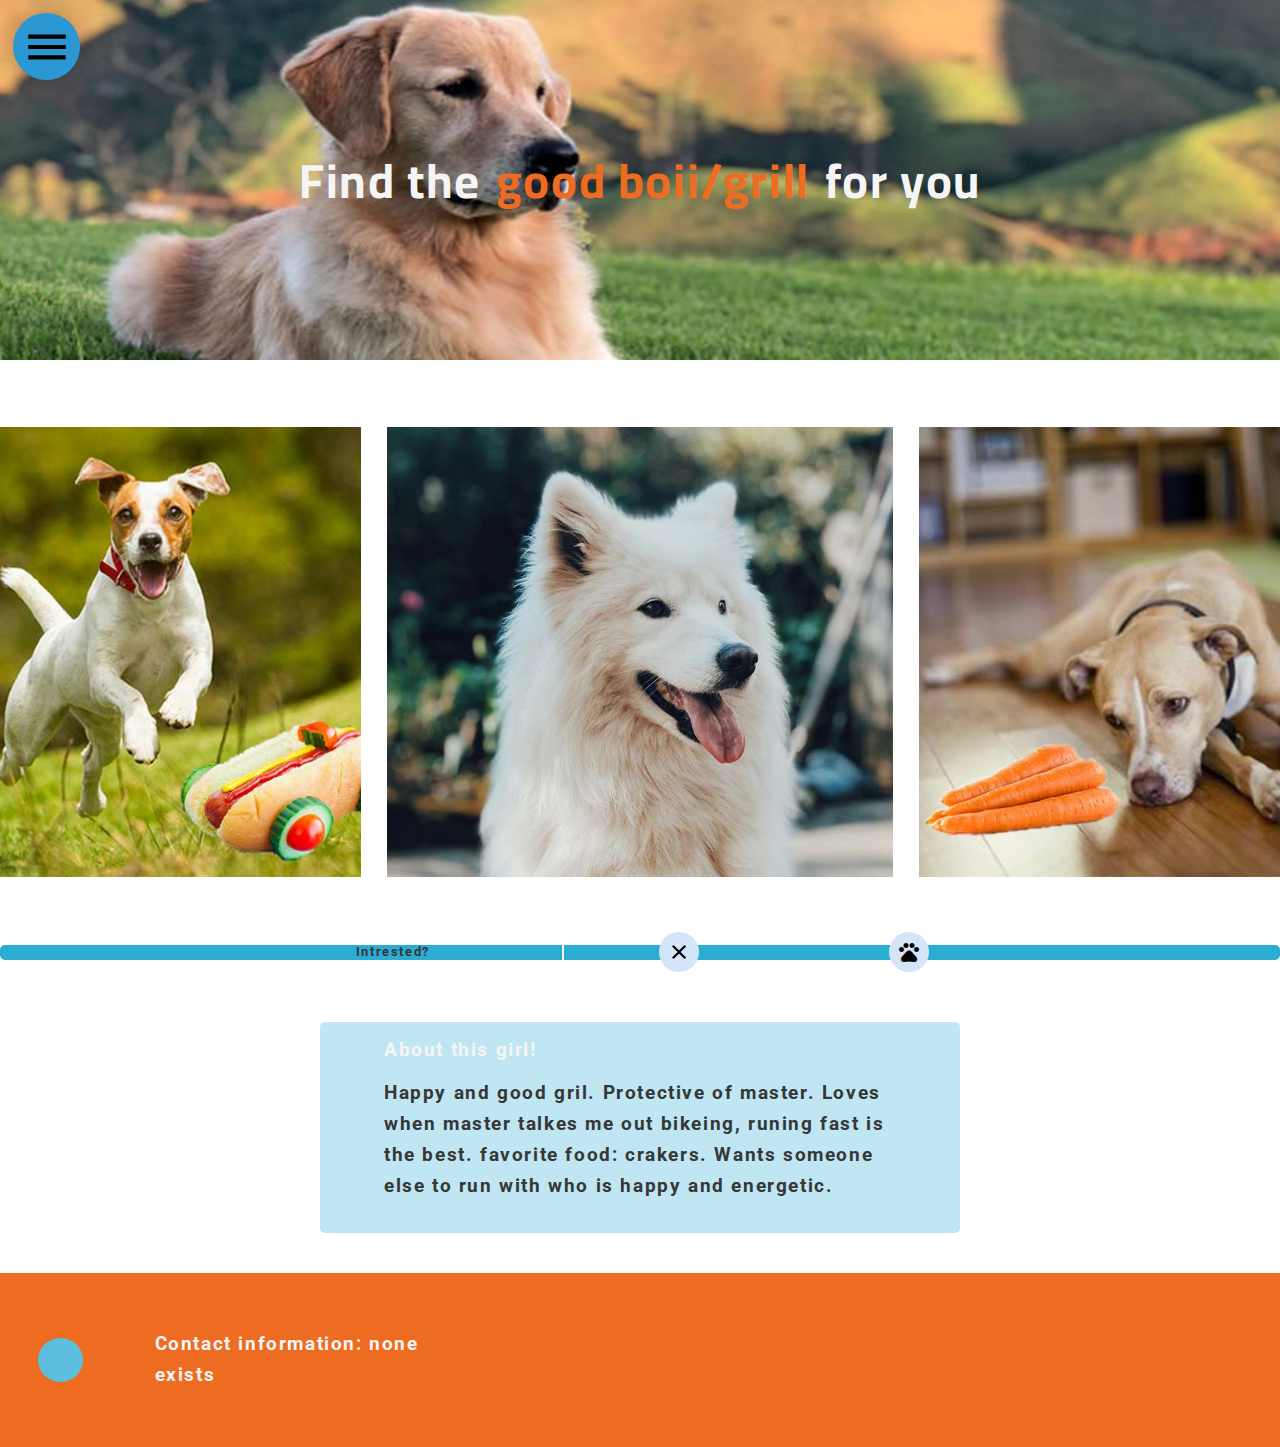
==== commit 2f36a5e6: "symntisc html och ett nytt element till desktop..." ====
--- a/layout/site/index.html
+++ b/layout/site/index.html
@@ -14,81 +14,93 @@
 
 <body>
     <div class="wrapper">
-        <div class="menu_container white_space_color">
-            <div class="menu_header acent_color">
-                <div class="icon-container">
+        <nav class="menu_container white_space_color">
+            <header class="menu_header acent_color">
+                <button class="icon-container">
                     <i class="material-icons" id="close" style="font-size:50px">clear</i>
-                </div>
+                </button>
                 <h2 class="menu-text white_space_color_text">Menu</h2>
-            </div>
-            <div class="divider-menu white_agenst_white_color"></div>
-             <div class="find_matches_container white_space_color"><!-- link?-->
+            </header>
+            <hr class="divider-menu white_agenst_white_color">
+             <div class="find_matches_container white_space_color">
                 <a href="./index.html" class="light_acent_color_text text-choice">Find matches</a>
             </div>
-            <div class="divider-menu white_agenst_white_color"></div>
-            <div class="chat_matches_container white_space_color"><!-- link?-->
+            <hr class="divider-menu white_agenst_white_color">
+            <div class="chat_matches_container white_space_color">
                 <a href="./matches.html" class="inactive text-choice">Chat with matches</a>
             </div>
-            <div class="divider-menu white_agenst_white_color"></div>
-        </div>
+            <hr class="divider-menu white_agenst_white_color">
+        </nav>
+
         <div class="menu_background"></div>
 
+        <header class="cover">
 
-        <div class="cover">
-
-            <div class="coverpic">
-                <div class="cover-text-container">
+            <section class="coverpic">
+                <hgroup class="cover-text-container">
                     <h1 class="white_space_color_text">Find the</h1>
                     <h1 class="seconady_color_text">good boii/grill</h1>
-                </div>
+                </hgroup>
                 <h1 class="under_text white_space_color_text">for you</h1>
                 
-                <div class="button seconady_color">
+                <button class="button seconady_color">
                     <h3 class="white_space_color_text">Get started!</h3>
-                </div>
+                </button>
  
+            </section>
+
+        </header>
+
+        <main class="site_wrapper">
+     
+            <nav class="menu_button">
+                <i class="material-icons" id="hamburger-menu" style="font-size:50px"> menu</i>
+            </nav>
+
+            <article class="picture-gallery">
+                <section class="picture div1" id="nr1"></section>
+                <section class="picture div2" id="nr2"></section>
+                <section class="picture div3" id="nr3"></section>
+            </article>
+
+            <div class="Bar-container">
+                <nav class="Bar acent_color">
+                    <h5>Intrested?</h5>
+                    <div class="devider_bar white_space_color"></div>
+                    <button class="next next-button white_space_color"><i class="material-icons">clear</i></button>
+                    <button class="next-like next-button white_space_color"><i class="material-icons">pets</i></button>
+                </nav>
             </div>
 
-    </div>
-
-    <div class="site_wrapper">
-     
-        <div class="menu_button">
-            <i class="material-icons" id="hamburger-menu" style="font-size:50px"> menu</i>
-        </div>
-
-        <div class="picture-gallery">
-            <div class="picture div1" id="nr1"></div>
-            <div class="picture div2" id="nr2"></div>
-            <div class="picture div3" id="nr3"></div>
-        </div>
-
-        <div class="Bar-container">
-            <div class="Bar acent_color">
-                <h5>Intrested?</h5>
-                <div class="devider_bar white_space_color"></div>
-                <div class="next next-button white_space_color"><i class="material-icons">clear</i></div>
-                <div class="next-like next-button white_space_color"><i class="material-icons">pets</i></div>
-
-            </div>
-        </div>
-
-        <article class="info">
-            <div class="hover_con acent_color">
-                <h4 class="con">Transelation</h4>
-                <h5 class="transelation">woff! woooof! woff woff woff! bark! woof woooof!</h5>
+            <article class="info">
+                <hgroup class="hover_con acent_color">
+                    <h4 class="con">Transelation</h4>
+                    <h5 class="transelation">woff! woooof! woff woff woff! bark! woof woooof!</h5>
+                </hgroup>
+                <h3 class="white_space_color_text">About this girl!</h3>
+                <h5 class="description">Happy and good gril. Protective of master. Loves when master talkes me out bikeing, runing
+                    fast is the best. favorite food: crakers. Wants someone else to run with who is happy and energetic.</h5>    
+            </article>
 
 
-            </div>
-            <h3 class="white_space_color_text">About this girl!</h3>
-            <h5 class="description">Happy and good gril. Protective of master. Loves when master talkes me out bikeing, runing
-                fast is the best. favorite food: crakers. Wants someone else to run with who is happy and energetic.</h5>    
-        </article>
+            <footer class="seconady_color">
+               <article class=footer_information>
+                    <button class="alert_button light_acent_color">
+                        <i class="material-icons" style="font-size:3vw">notification_important</i> 
+                    </button>
+                     <section class="alert_box white_agenst_white_color">
+                         <h5>Notifications</h5>
+                        <ul> 
+                            <li class="notification"><h6 >You have a total of 8 new matches</h6></li> 
+                        </ul>  
+                    </section>
+                    <section>
+                        <h3 class="white_space_color_text"> Contact information: none exists</h3>
+                    </section>
+                </article>
+            </footer>
 
-
-        <footer class="seconady_color"></footer>
-
-    </div>
+        </main>
     </div>
 
     </div>
--- a/layout/site/css/main.css
+++ b/layout/site/css/main.css
@@ -42,6 +42,9 @@
 
 .white_agenst_white_color{
   background-color: #d4e5f8;
+}
+button{
+  border: 0;
 }
 
 .cover {
@@ -207,10 +210,10 @@
   display: flex;
   align-items: center;
   justify-content: center;
+  cursor: pointer;
 }
 .next-like {
   margin: 0 0 0 15%;
-  cursor: pointer;
 }
 
 .info {
@@ -253,6 +256,9 @@
   height: 15%;
   width: 100%;
 }
+.footer_information{
+  display: none;
+}
 /* hambugemeny och dess inehåll */
 .menu_container {
   font-family: "Roboto", sans-serif;
@@ -265,6 +271,9 @@
 
   top: 0;
   right: 0;
+}
+.menu_container hr{
+  border: 0;
 }
 .menu_background {
   position: fixed;
@@ -280,6 +289,9 @@
 .menu_header {
   display: flex;
   flex-direction: row;
+}
+.icon-container{
+  background: transparent;
 }
 .divider-menu {
   height: 0.5vh;
@@ -376,8 +388,8 @@
     grid-template-rows: 40vh 100vh;
   }
 
-  .menu {
-    width: 30%;
+  .menu_container {
+    width: 30vw;
   }
   .cover {
     position: static;
@@ -460,25 +472,57 @@
     width: 60vw;
     height: 12.5vh;
     border-radius: 2.5px;
-    margin: -3.5vw;
+    margin: -1vw -3.5vw;
 
     display: flex;
     align-items: center;
     justify-content: center; 
 
-    
+  }
+  .hover_con h5{
+    font-size: 0.70em;
   }
   footer {
     position: static;
     bottom: 0;
     height: 20%;
-  }
-}
-/* picture size for bigger devices for desktop */
-@media screen and (min-device-width: 1000px){
+
+    display: flex;
+    align-items: center;
+  }
+  .footer_information{
+    display: flex; 
+    justify-content: center;
+    align-items: center;
+  }
+  .alert_box{
+    border-radius: 2.5px; 
+  }
+  .alert_box h6{
+    margin: 0
+  }
+  .alert_button{
+    margin: 0 3vw;
+    border-radius: 50%;
+    height: 3.5vw ;
+    width: 3.5vw;
+
+    display: flex;
+    justify-content: center;
+    align-items: center;
+  }
+  .alert_button:hover{
+    box-shadow: -2px -1px 36px 0px rgba(0, 0, 0, 0.33);
+  }
+  .notification{
+    margin-right: 20px;
+  }
+
+}
+/* sizeing for bigger devices for desktop */
+@media screen and (min-device-width: 1060px){
 .picture{
   height: 50vh ;
-
 }
 .picture-gallery{
   height: 55vh;
@@ -487,8 +531,9 @@
   font-size: 3em;
 }
 .info h5,h3,h4{
-  font-size: 1.5em;
-}
+  font-size: 1.2em;
+}
+
 }
 
 /* site2 är tanken att det ska gå att utnyttaj viss css från site 1  men site 2 existerar inte i detta nu. */
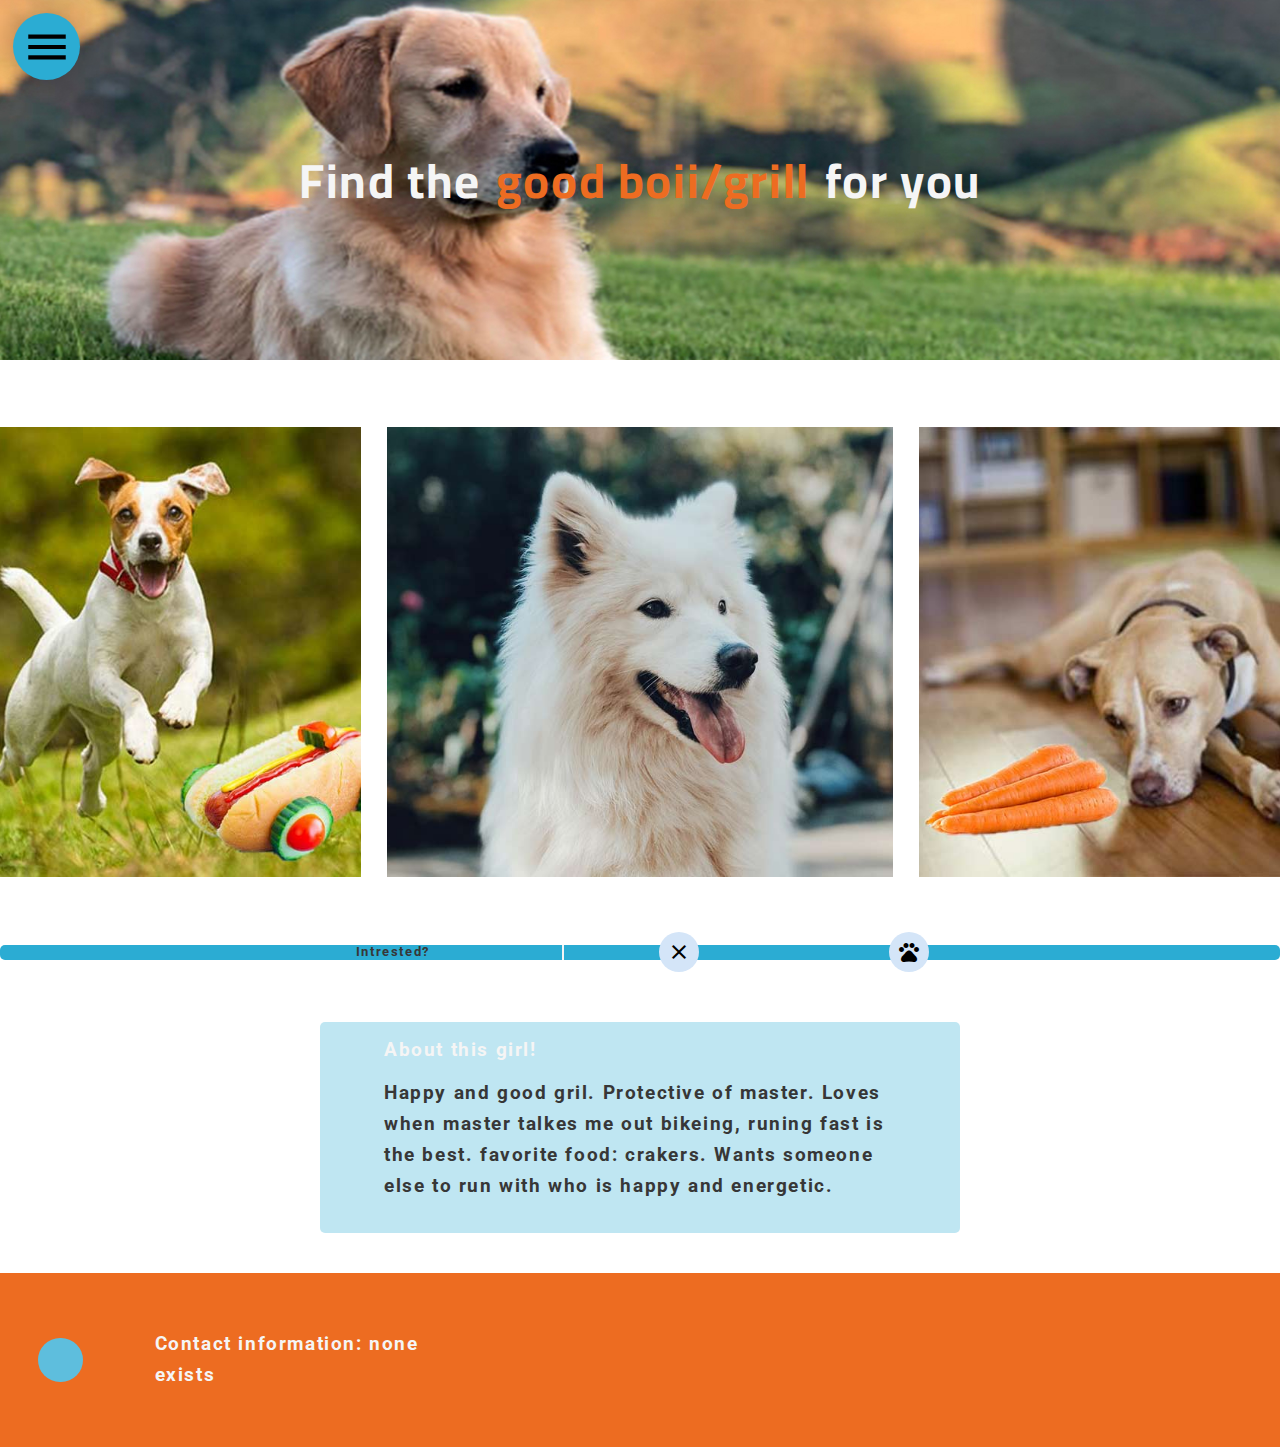
==== commit 30218a64: "small fixes" ====
--- a/layout/site/index.html
+++ b/layout/site/index.html
@@ -36,7 +36,7 @@
 
         <header class="cover">
 
-            <section class="coverpic">
+            <article class="coverpic">
                 <hgroup class="cover-text-container">
                     <h1 class="white_space_color_text">Find the</h1>
                     <h1 class="seconady_color_text">good boii/grill</h1>
@@ -47,13 +47,13 @@
                     <h3 class="white_space_color_text">Get started!</h3>
                 </button>
  
-            </section>
+            </article>
 
         </header>
 
         <main class="site_wrapper">
      
-            <nav class="menu_button">
+            <nav class="menu_button acent_color">
                 <i class="material-icons" id="hamburger-menu" style="font-size:50px"> menu</i>
             </nav>
 
--- a/layout/site/css/main.css
+++ b/layout/site/css/main.css
@@ -343,8 +343,6 @@
   left: 0;
 
   border-radius: 50px;
-  background-color: #2b97d3;
-
   box-shadow: -2px -1px 36px 0px rgba(0, 0, 0, 0.33);
 
   cursor: pointer;
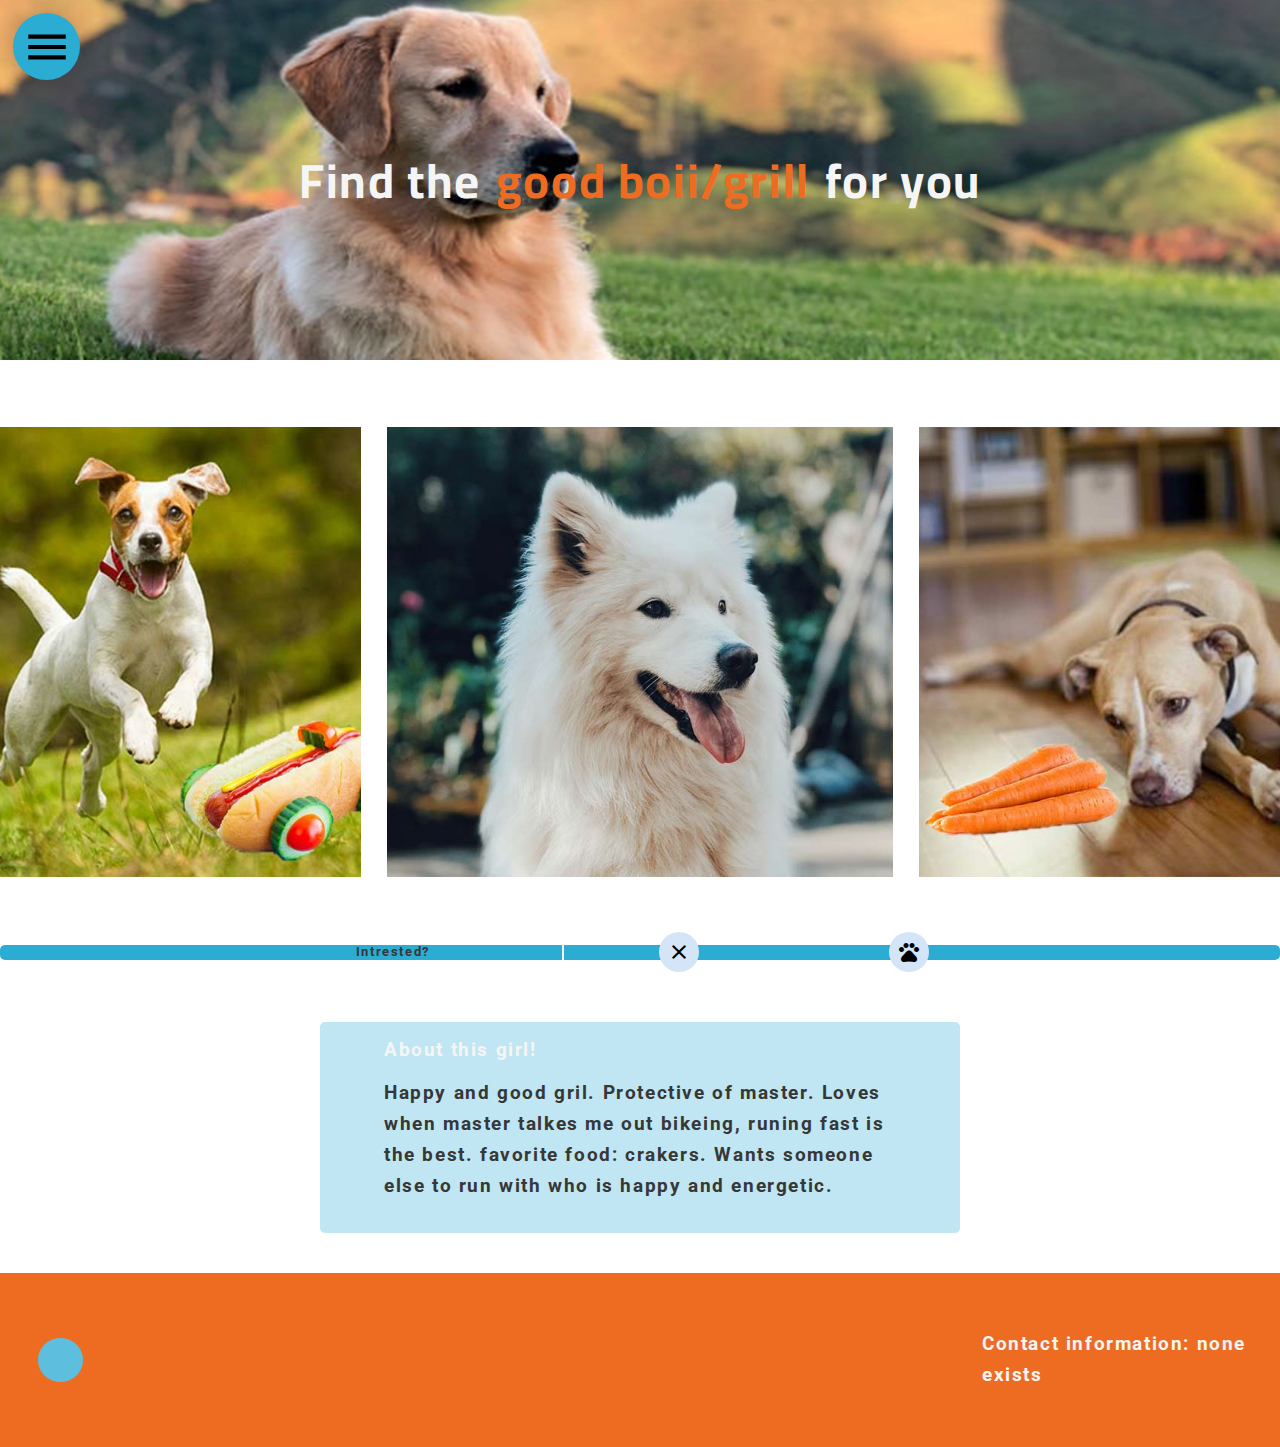
==== commit 216a7b87: "small fixes and experiments" ====
--- a/layout/site/index.html
+++ b/layout/site/index.html
@@ -88,10 +88,11 @@
                     <button class="alert_button light_acent_color">
                         <i class="material-icons" style="font-size:3vw">notification_important</i> 
                     </button>
-                     <section class="alert_box white_agenst_white_color">
-                         <h5>Notifications</h5>
+                    <section class="alert_box seconady_color">
+                        <h5 class="white_space_color_text">Notifications</h5>
                         <ul> 
-                            <li class="notification"><h6 >You have a total of 8 new matches</h6></li> 
+                            <li class="notification white_space_color_text"><h6 >You have a total of 8 new matches</h6></li> 
+                             <li class="notification white_space_color_text"><h6 >You 3 unread messeges</h6></li> 
                         </ul>  
                     </section>
                     <section>
--- a/layout/site/css/main.css
+++ b/layout/site/css/main.css
@@ -46,6 +46,9 @@
 button{
   border: 0;
 }
+button:hover{
+    box-shadow: -2px -1px 36px 0px rgba(0, 0, 0, 0.33);
+  }
 
 .cover {
   z-index: 100000000000000000000;
@@ -490,8 +493,9 @@
   }
   .footer_information{
     display: flex; 
-    justify-content: center;
+    justify-content: space-between;
     align-items: center;
+    width: 100vw;
   }
   .alert_box{
     border-radius: 2.5px; 
@@ -508,9 +512,7 @@
     display: flex;
     justify-content: center;
     align-items: center;
-  }
-  .alert_button:hover{
-    box-shadow: -2px -1px 36px 0px rgba(0, 0, 0, 0.33);
+    cursor: pointer;
   }
   .notification{
     margin-right: 20px;
